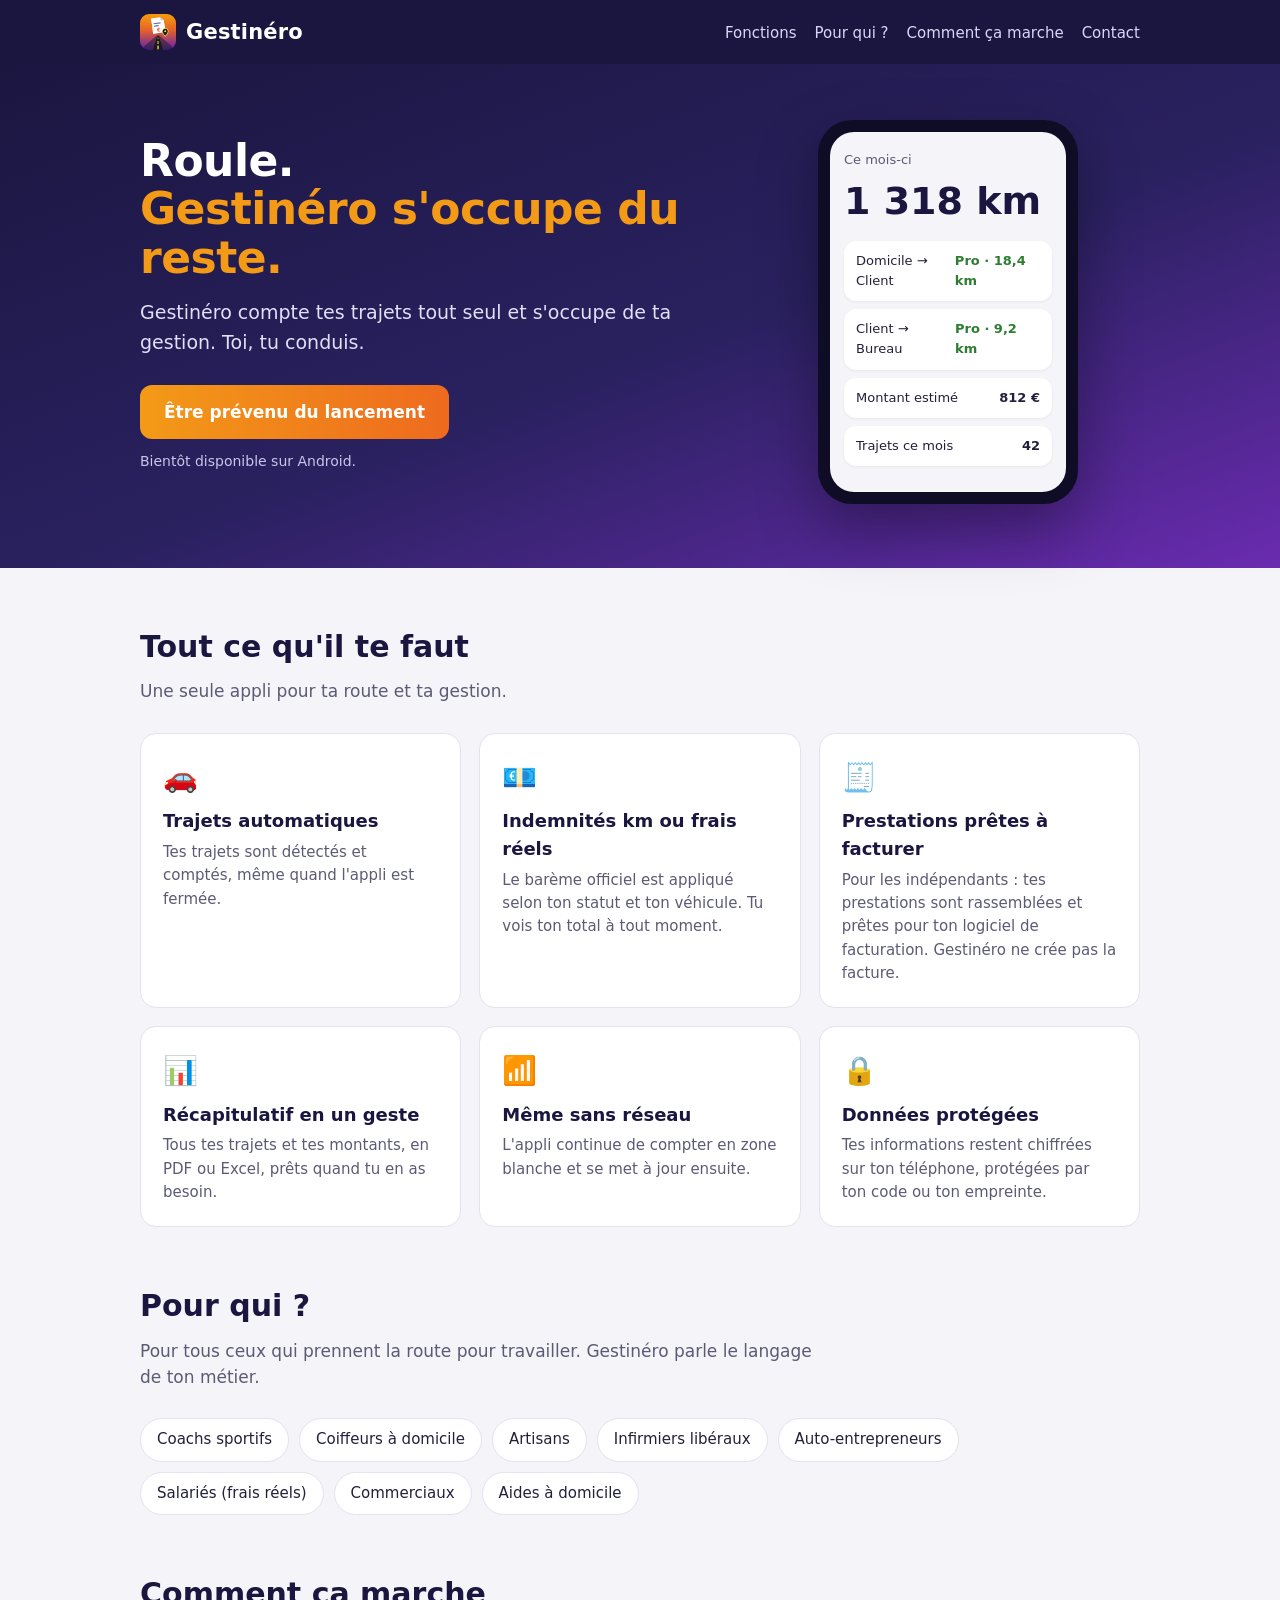
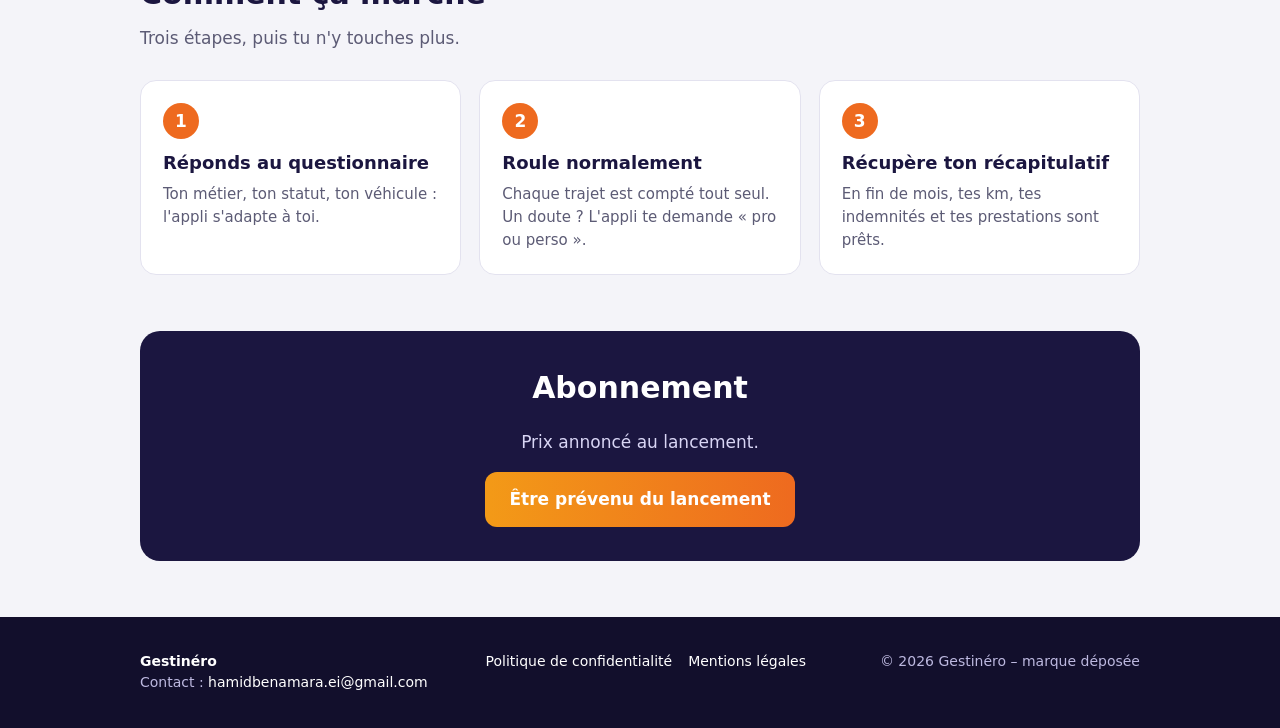
==== index.html @ 25002dd8 "Site Gestinéro (caché des moteurs de recherche) Co-Authored-By: Claude Opus 5.5 <noreply@anthropic.c" ====
<!doctype html>
<html lang="fr">
<head>
<meta charset="utf-8">
<meta name="viewport" content="width=device-width,initial-scale=1">
<meta name="robots" content="noindex, nofollow, noarchive">
<title>Gestinéro – Roule. Gestinéro s'occupe du reste.</title>
<meta name="description" content="Gestinéro compte tes kilomètres et s'occupe de ta gestion. Toi, tu conduis.">
<link rel="icon" href="favicon.png">
<link rel="apple-touch-icon" href="apple-touch-icon.png">
<link rel="stylesheet" href="style.css">
</head>
<body>
<header class="top"><div class="wrap">
 <a class="logo" href="./"><img src="icone.png" alt="">Gestinéro</a>
 <nav><a href="#fonctions">Fonctions</a><a href="#pour-qui">Pour qui ?</a><a href="#comment">Comment ça marche</a><a href="#contact">Contact</a></nav>
</div></header>

<div class="hero"><div class="wrap">
 <div>
  <h1>Roule.<br><span>Gestinéro s'occupe du reste.</span></h1>
  <p class="sous">Gestinéro compte tes trajets tout seul et s'occupe de ta gestion. Toi, tu conduis.</p>
  <a class="btn" href="mailto:hamidbenamara.ei@gmail.com?subject=Gestin%C3%A9ro%20%E2%80%93%20pr%C3%A9venez-moi%20du%20lancement">Être prévenu du lancement</a>
  <p class="petit">Bientôt disponible sur Android.</p>
 </div>
 <div class="tel"><div class="ecran">
  <div class="t">Ce mois-ci</div>
  <div class="km">1 318 km</div>
  <div class="ligne"><span>Domicile → Client</span><span class="pro">Pro · 18,4 km</span></div>
  <div class="ligne"><span>Client → Bureau</span><span class="pro">Pro · 9,2 km</span></div>
  <div class="ligne"><span>Montant estimé</span><b>812 €</b></div>
  <div class="ligne"><span>Trajets ce mois</span><b>42</b></div>
 </div></div>
</div></div>

<section id="fonctions"><div class="wrap">
 <h2>Tout ce qu'il te faut</h2>
 <p class="intro">Une seule appli pour ta route et ta gestion.</p>
 <div class="grille">
  <div class="carte"><div class="ic">🚗</div><h3>Trajets automatiques</h3><p>Tes trajets sont détectés et comptés, même quand l'appli est fermée.</p></div>
  <div class="carte"><div class="ic">💶</div><h3>Indemnités km ou frais réels</h3><p>Le barème officiel est appliqué selon ton statut et ton véhicule. Tu vois ton total à tout moment.</p></div>
  <div class="carte"><div class="ic">🧾</div><h3>Prestations prêtes à facturer</h3><p>Pour les indépendants : tes prestations sont rassemblées et prêtes pour ton logiciel de facturation. Gestinéro ne crée pas la facture.</p></div>
  <div class="carte"><div class="ic">📊</div><h3>Récapitulatif en un geste</h3><p>Tous tes trajets et tes montants, en PDF ou Excel, prêts quand tu en as besoin.</p></div>
  <div class="carte"><div class="ic">📶</div><h3>Même sans réseau</h3><p>L'appli continue de compter en zone blanche et se met à jour ensuite.</p></div>
  <div class="carte"><div class="ic">🔒</div><h3>Données protégées</h3><p>Tes informations restent chiffrées sur ton téléphone, protégées par ton code ou ton empreinte.</p></div>
 </div>
</div></section>

<section id="pour-qui" style="padding-top:0"><div class="wrap">
 <h2>Pour qui ?</h2>
 <p class="intro">Pour tous ceux qui prennent la route pour travailler. Gestinéro parle le langage de ton métier.</p>
 <div class="metiers"><span>Coachs sportifs</span><span>Coiffeurs à domicile</span><span>Artisans</span><span>Infirmiers libéraux</span><span>Auto-entrepreneurs</span><span>Salariés (frais réels)</span><span>Commerciaux</span><span>Aides à domicile</span></div>
</div></section>

<section id="comment" style="padding-top:0"><div class="wrap">
 <h2>Comment ça marche</h2>
 <p class="intro">Trois étapes, puis tu n'y touches plus.</p>
 <div class="etapes">
  <div class="etape"><h3>Réponds au questionnaire</h3><p>Ton métier, ton statut, ton véhicule : l'appli s'adapte à toi.</p></div>
  <div class="etape"><h3>Roule normalement</h3><p>Chaque trajet est compté tout seul. Un doute ? L'appli te demande «&nbsp;pro ou perso&nbsp;».</p></div>
  <div class="etape"><h3>Récupère ton récapitulatif</h3><p>En fin de mois, tes km, tes indemnités et tes prestations sont prêts.</p></div>
 </div>
</div></section>

<section style="padding-top:0"><div class="wrap">
 <div class="prix"><h2>Abonnement</h2><p>Prix annoncé au lancement.</p><a class="btn" href="mailto:hamidbenamara.ei@gmail.com?subject=Gestin%C3%A9ro%20%E2%80%93%20pr%C3%A9venez-moi%20du%20lancement">Être prévenu du lancement</a></div>
</div></section>

<footer id="contact"><div class="wrap">
 <div><b style="color:#fff">Gestinéro</b><br>Contact : <a href="mailto:hamidbenamara.ei@gmail.com" style="margin:0">hamidbenamara.ei@gmail.com</a></div>
 <div><a href="confidentialite.html">Politique de confidentialité</a><a href="mentions-legales.html">Mentions légales</a></div>
 <div>© 2026 Gestinéro – marque déposée</div>
</div></footer>
</body>
</html>
---- style.css ----
:root{--nuit:#1b1640;--nuit2:#2a2160;--orange:#ee6a1f;--orange2:#f39a17;--violet:#6a2bb0;--fond:#f4f4f9;--texte:#22213a;--gris:#5c5b75;--carte:#ffffff;--ligne:#e3e2ef}
*{box-sizing:border-box}
html{scroll-behavior:smooth}
body{margin:0;font-family:system-ui,-apple-system,"Segoe UI",Roboto,Helvetica,Arial,sans-serif;background:var(--fond);color:var(--texte);line-height:1.55;font-size:17px}
a{color:var(--orange)}
.wrap{max-width:1040px;margin:0 auto;padding:0 20px}
header.top{background:var(--nuit);color:#fff}
header.top .wrap{display:flex;align-items:center;justify-content:space-between;height:64px}
.logo{display:flex;align-items:center;gap:10px;color:#fff;text-decoration:none;font-weight:800;font-size:21px;letter-spacing:.2px}
.logo img{width:36px;height:36px;border-radius:9px}
header.top nav a{color:#d9d6f5;text-decoration:none;font-size:15px;margin-left:18px}
.hero{background:linear-gradient(160deg,var(--nuit) 0%,var(--nuit2) 55%,var(--violet) 100%);color:#fff;padding:56px 0 64px}
.hero .wrap{display:grid;grid-template-columns:1.2fr .8fr;gap:40px;align-items:center}
.hero h1{font-size:44px;line-height:1.1;margin:0 0 16px;letter-spacing:-.5px}
.hero h1 span{color:var(--orange2)}
.hero p.sous{font-size:19px;color:#e2dff7;margin:0 0 28px;max-width:34em}
.btn{display:inline-block;background:linear-gradient(90deg,var(--orange2),var(--orange));color:#fff;text-decoration:none;font-weight:700;padding:14px 24px;border-radius:12px;font-size:17px}
.petit{font-size:14px;color:#c9c5ea;margin-top:12px}
.tel{justify-self:center;width:260px;background:#0f0c26;border-radius:34px;padding:12px;box-shadow:0 24px 60px rgba(0,0,0,.35)}
.ecran{background:var(--fond);border-radius:24px;padding:18px 14px;color:var(--texte)}
.ecran .t{font-size:13px;color:var(--gris)}
.ecran .km{font-size:38px;font-weight:800;color:var(--nuit);margin:2px 0 10px}
.ecran .ligne{background:#fff;border-radius:12px;padding:10px 12px;margin-bottom:8px;font-size:13px;display:flex;justify-content:space-between;box-shadow:0 1px 3px rgba(0,0,0,.06)}
.ecran .pro{color:#2e7d32;font-weight:700}
section{padding:56px 0}
h2{font-size:30px;margin:0 0 8px;color:var(--nuit)}
.intro{color:var(--gris);margin:0 0 28px;max-width:40em}
.grille{display:grid;grid-template-columns:repeat(3,1fr);gap:18px}
.carte{background:var(--carte);border:1px solid var(--ligne);border-radius:16px;padding:22px}
.carte .ic{font-size:28px}
.carte h3{margin:8px 0 6px;font-size:18px;color:var(--nuit)}
.carte p{margin:0;color:var(--gris);font-size:15px}
.metiers{display:flex;flex-wrap:wrap;gap:10px}
.metiers span{background:#fff;border:1px solid var(--ligne);border-radius:999px;padding:9px 16px;font-size:15px}
.etapes{counter-reset:e;display:grid;grid-template-columns:repeat(3,1fr);gap:18px}
.etape{background:#fff;border:1px solid var(--ligne);border-radius:16px;padding:22px;position:relative}
.etape::before{counter-increment:e;content:counter(e);display:flex;align-items:center;justify-content:center;width:36px;height:36px;border-radius:50%;background:var(--orange);color:#fff;font-weight:800;margin-bottom:10px}
.etape h3{margin:0 0 6px;font-size:18px;color:var(--nuit)}
.etape p{margin:0;color:var(--gris);font-size:15px}
.prix{background:var(--nuit);color:#fff;border-radius:20px;padding:34px;text-align:center}
.prix h2{color:#fff}
.prix p{color:#d9d6f5}
footer{background:#120f2c;color:#bdb9e0;padding:34px 0;font-size:14px}
footer .wrap{display:flex;flex-wrap:wrap;justify-content:space-between;gap:16px}
footer a{color:#fff;text-decoration:none;margin-right:16px}
.doc{background:#fff;border:1px solid var(--ligne);border-radius:18px;padding:28px;margin:36px auto}
.doc h1{color:var(--nuit);font-size:32px;margin-top:0}
.doc h2{font-size:22px;margin-top:28px}
.doc p,.doc li{color:#33324d}
.maj{color:var(--gris);font-size:14px}
@media (max-width:820px){
 .hero .wrap{grid-template-columns:1fr}
 .hero h1{font-size:34px}
 .grille,.etapes{grid-template-columns:1fr}
 header.top nav{display:none}
 .tel{width:240px}
}
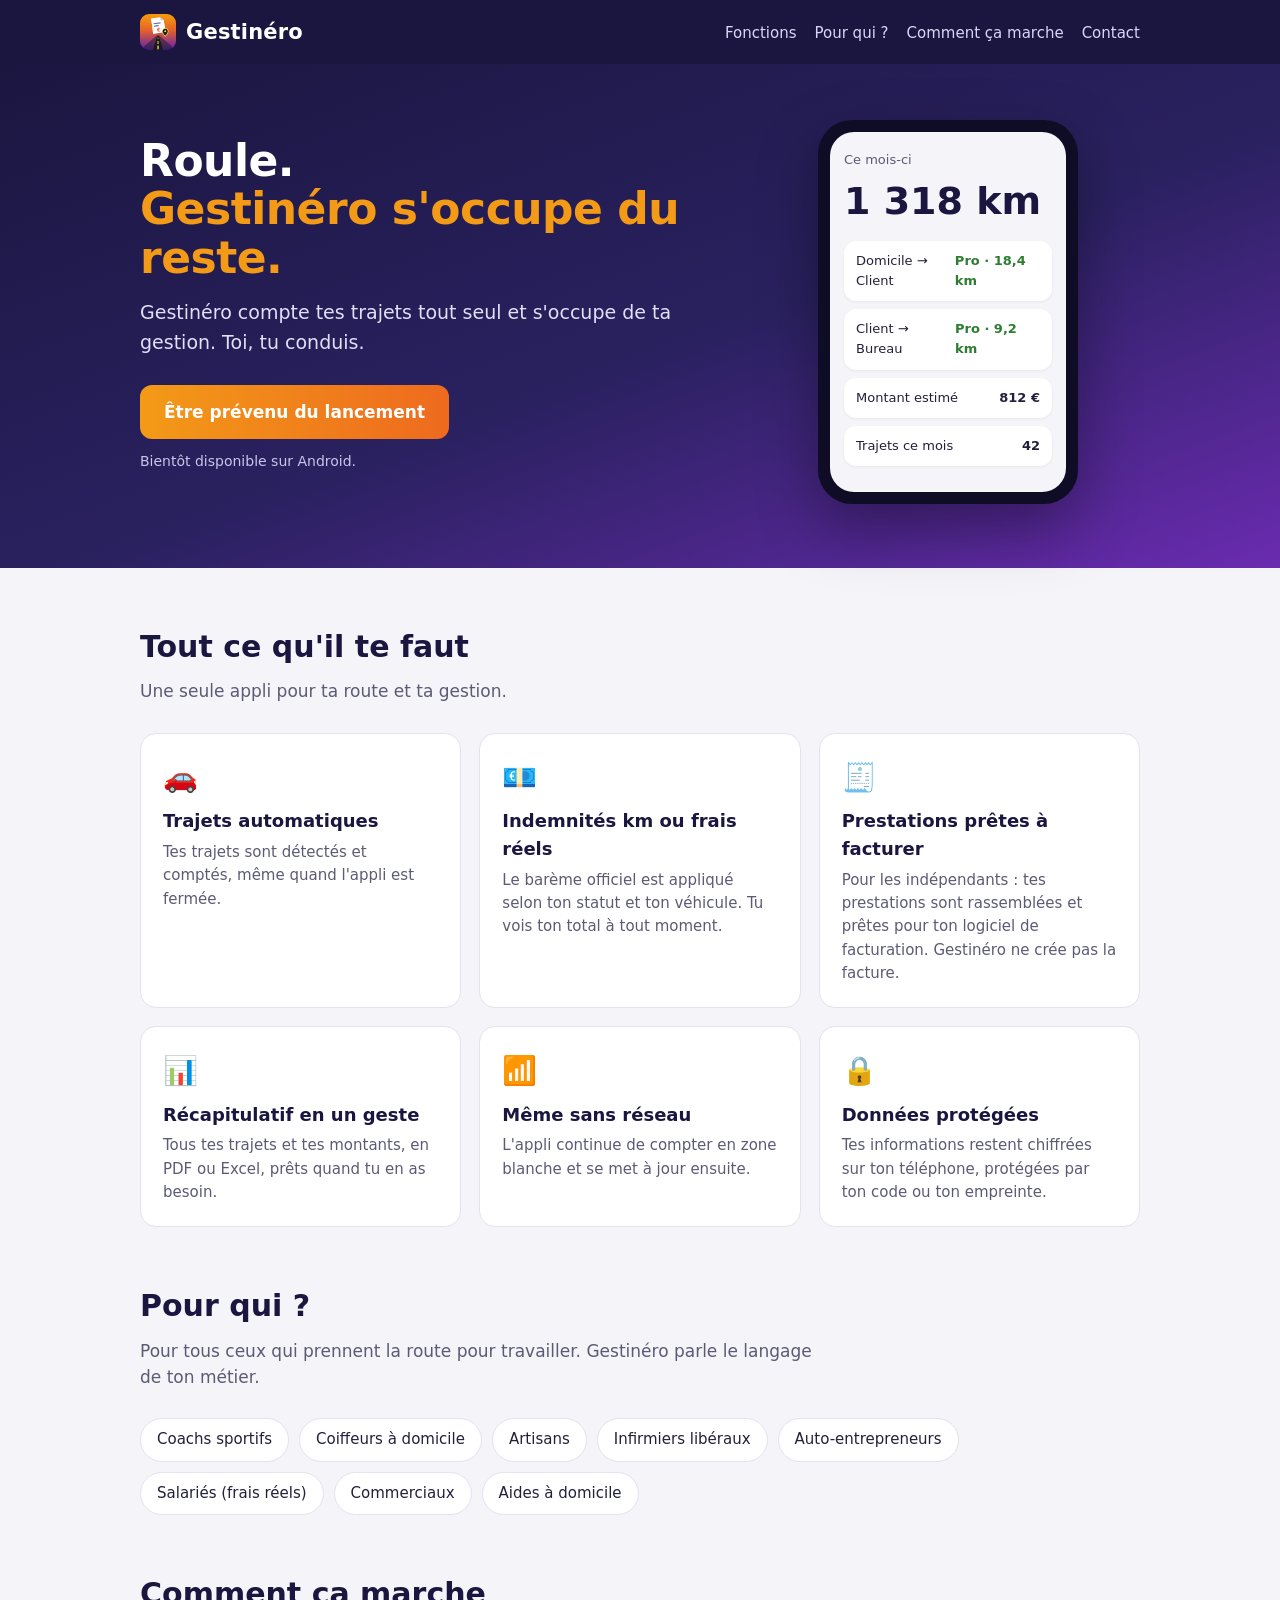
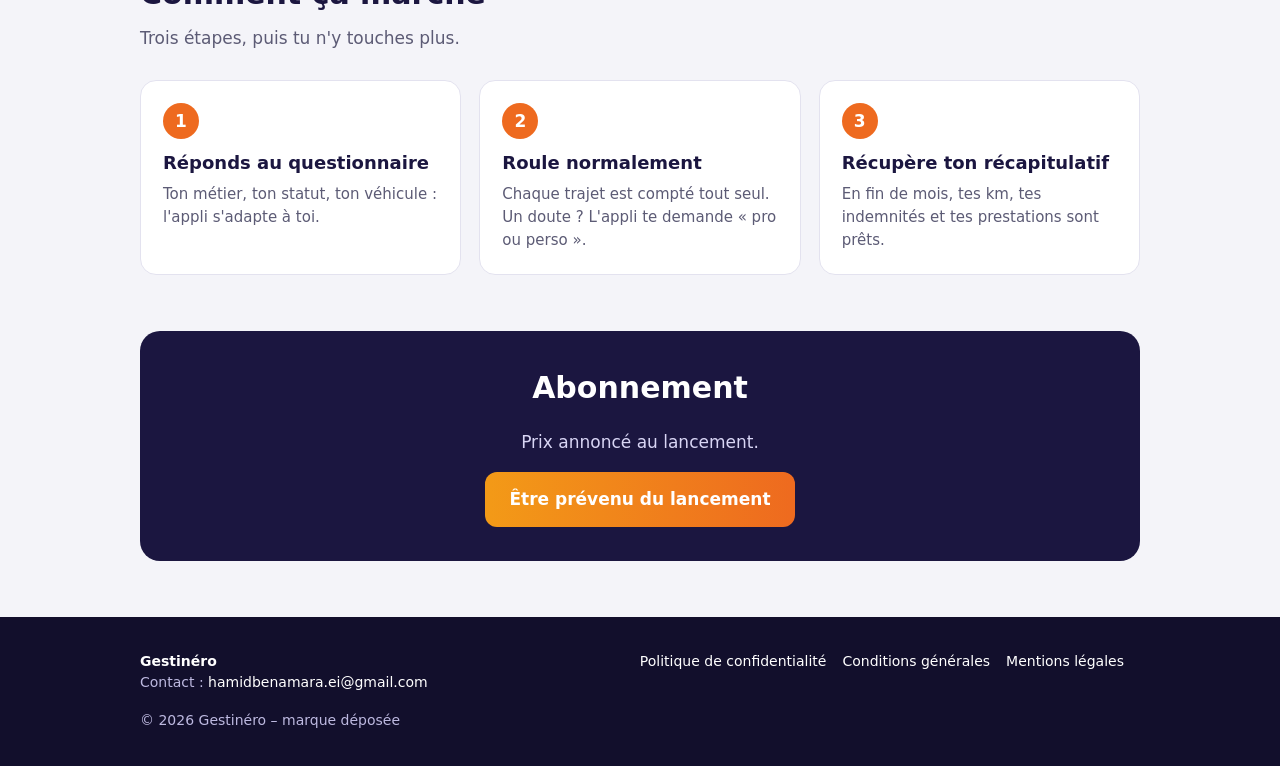
==== commit e4c709e7: "Conditions générales (abonnement, offre de lancement, résiliation, rétractation, sécurité routière) " ====
--- a/index.html
+++ b/index.html
@@ -68,7 +68,7 @@
 
 <footer id="contact"><div class="wrap">
  <div><b style="color:#fff">Gestinéro</b><br>Contact : <a href="mailto:hamidbenamara.ei@gmail.com" style="margin:0">hamidbenamara.ei@gmail.com</a></div>
- <div><a href="confidentialite.html">Politique de confidentialité</a><a href="mentions-legales.html">Mentions légales</a></div>
+ <div><a href="confidentialite.html">Politique de confidentialité</a><a href="conditions.html">Conditions générales</a><a href="mentions-legales.html">Mentions légales</a></div>
  <div>© 2026 Gestinéro – marque déposée</div>
 </div></footer>
 </body>
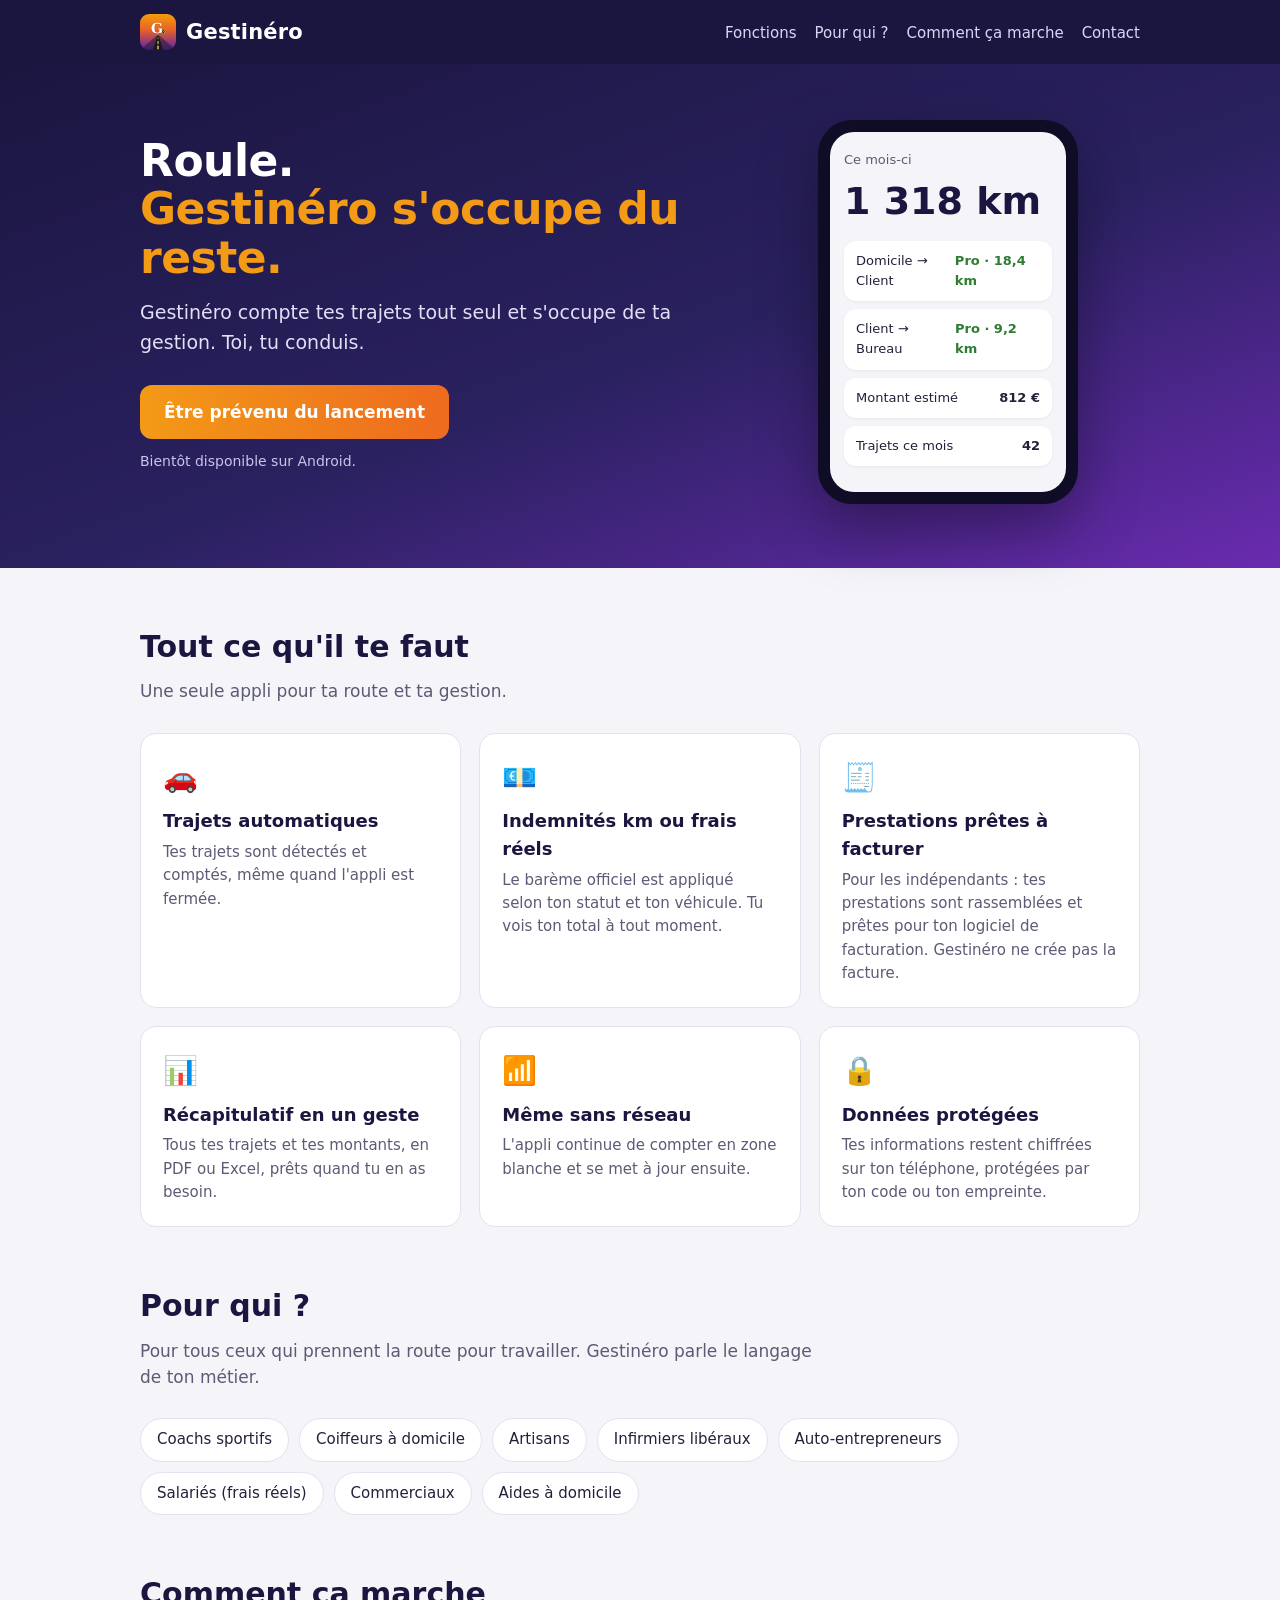
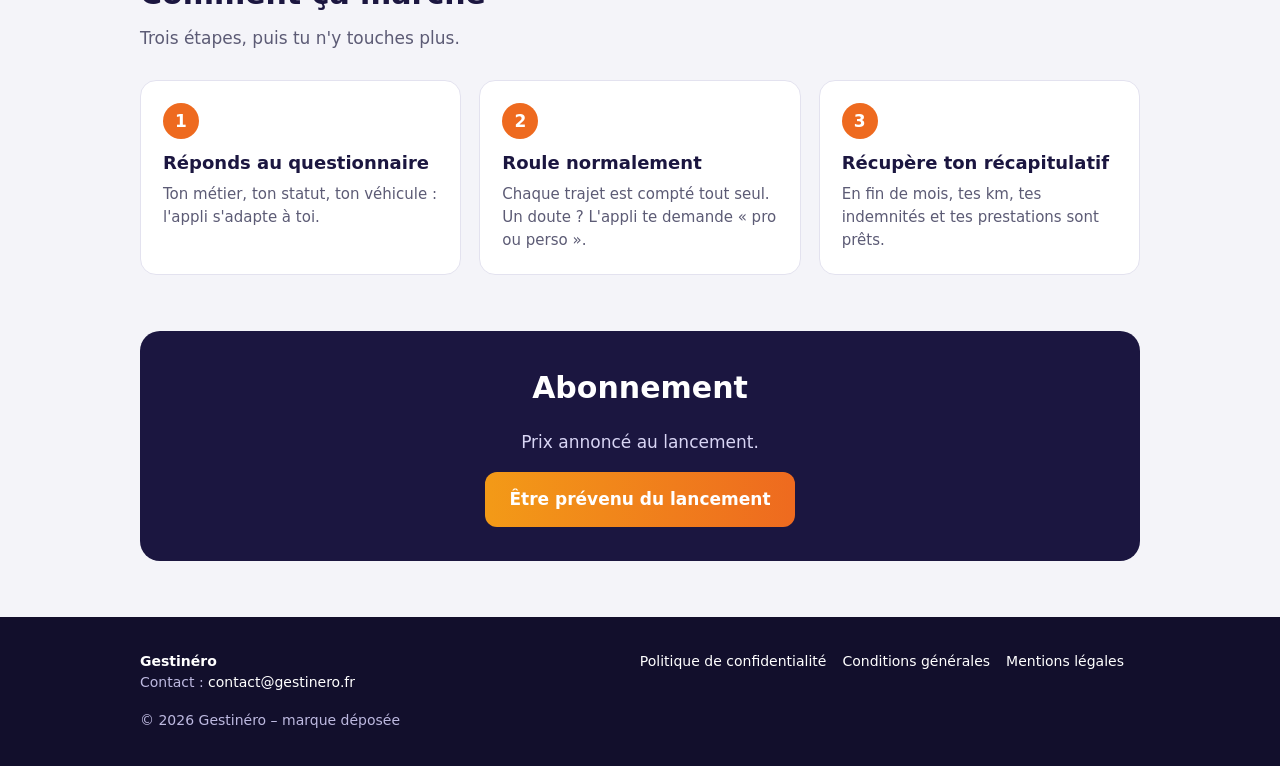
==== commit c8aae397: "Site : logo G et adresse contact@gestinero.fr Co-Authored-By: Claude Opus 5.5 <noreply@anthropic.com" ====
--- a/index.html
+++ b/index.html
@@ -20,7 +20,7 @@
  <div>
   <h1>Roule.<br><span>Gestinéro s'occupe du reste.</span></h1>
   <p class="sous">Gestinéro compte tes trajets tout seul et s'occupe de ta gestion. Toi, tu conduis.</p>
-  <a class="btn" href="mailto:hamidbenamara.ei@gmail.com?subject=Gestin%C3%A9ro%20%E2%80%93%20pr%C3%A9venez-moi%20du%20lancement">Être prévenu du lancement</a>
+  <a class="btn" href="mailto:contact@gestinero.fr?subject=Gestin%C3%A9ro%20%E2%80%93%20pr%C3%A9venez-moi%20du%20lancement">Être prévenu du lancement</a>
   <p class="petit">Bientôt disponible sur Android.</p>
  </div>
  <div class="tel"><div class="ecran">
@@ -63,11 +63,11 @@
 </div></section>
 
 <section style="padding-top:0"><div class="wrap">
- <div class="prix"><h2>Abonnement</h2><p>Prix annoncé au lancement.</p><a class="btn" href="mailto:hamidbenamara.ei@gmail.com?subject=Gestin%C3%A9ro%20%E2%80%93%20pr%C3%A9venez-moi%20du%20lancement">Être prévenu du lancement</a></div>
+ <div class="prix"><h2>Abonnement</h2><p>Prix annoncé au lancement.</p><a class="btn" href="mailto:contact@gestinero.fr?subject=Gestin%C3%A9ro%20%E2%80%93%20pr%C3%A9venez-moi%20du%20lancement">Être prévenu du lancement</a></div>
 </div></section>
 
 <footer id="contact"><div class="wrap">
- <div><b style="color:#fff">Gestinéro</b><br>Contact : <a href="mailto:hamidbenamara.ei@gmail.com" style="margin:0">hamidbenamara.ei@gmail.com</a></div>
+ <div><b style="color:#fff">Gestinéro</b><br>Contact : <a href="mailto:contact@gestinero.fr" style="margin:0">contact@gestinero.fr</a></div>
  <div><a href="confidentialite.html">Politique de confidentialité</a><a href="conditions.html">Conditions générales</a><a href="mentions-legales.html">Mentions légales</a></div>
  <div>© 2026 Gestinéro – marque déposée</div>
 </div></footer>
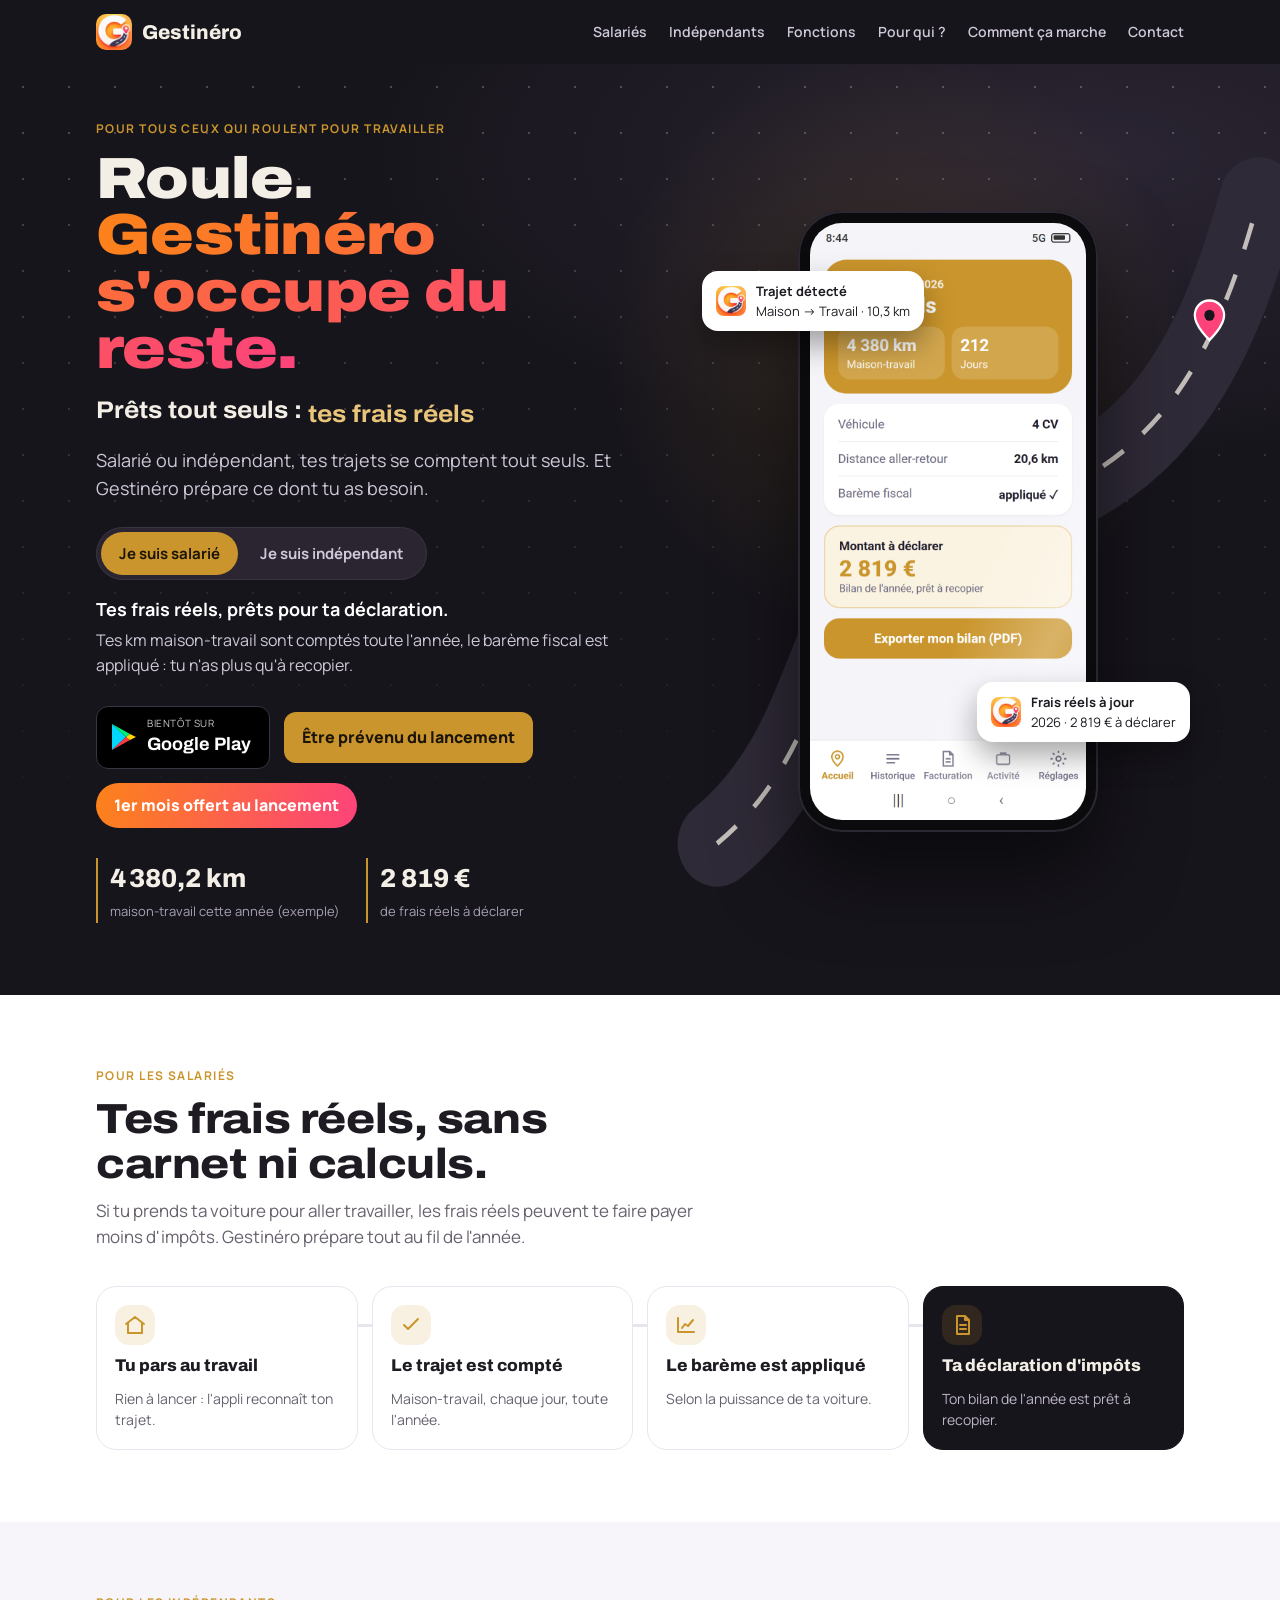
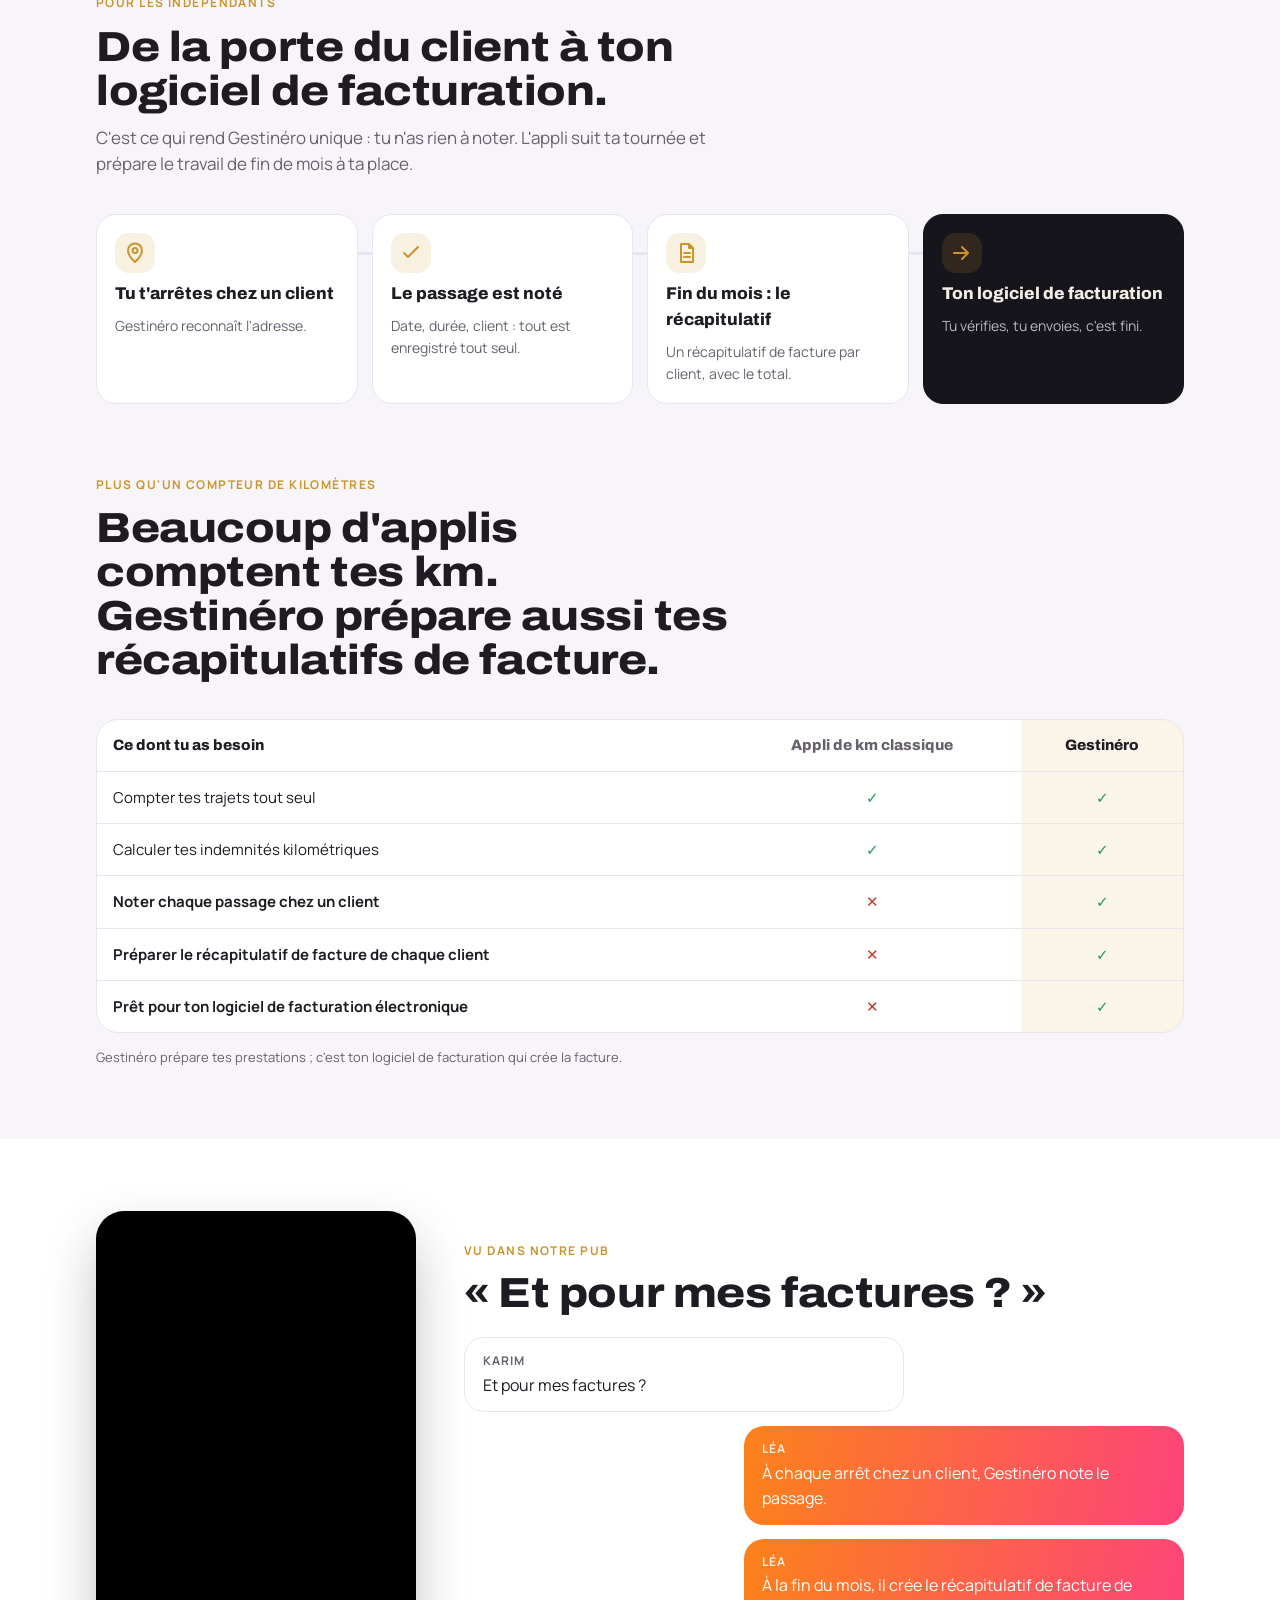
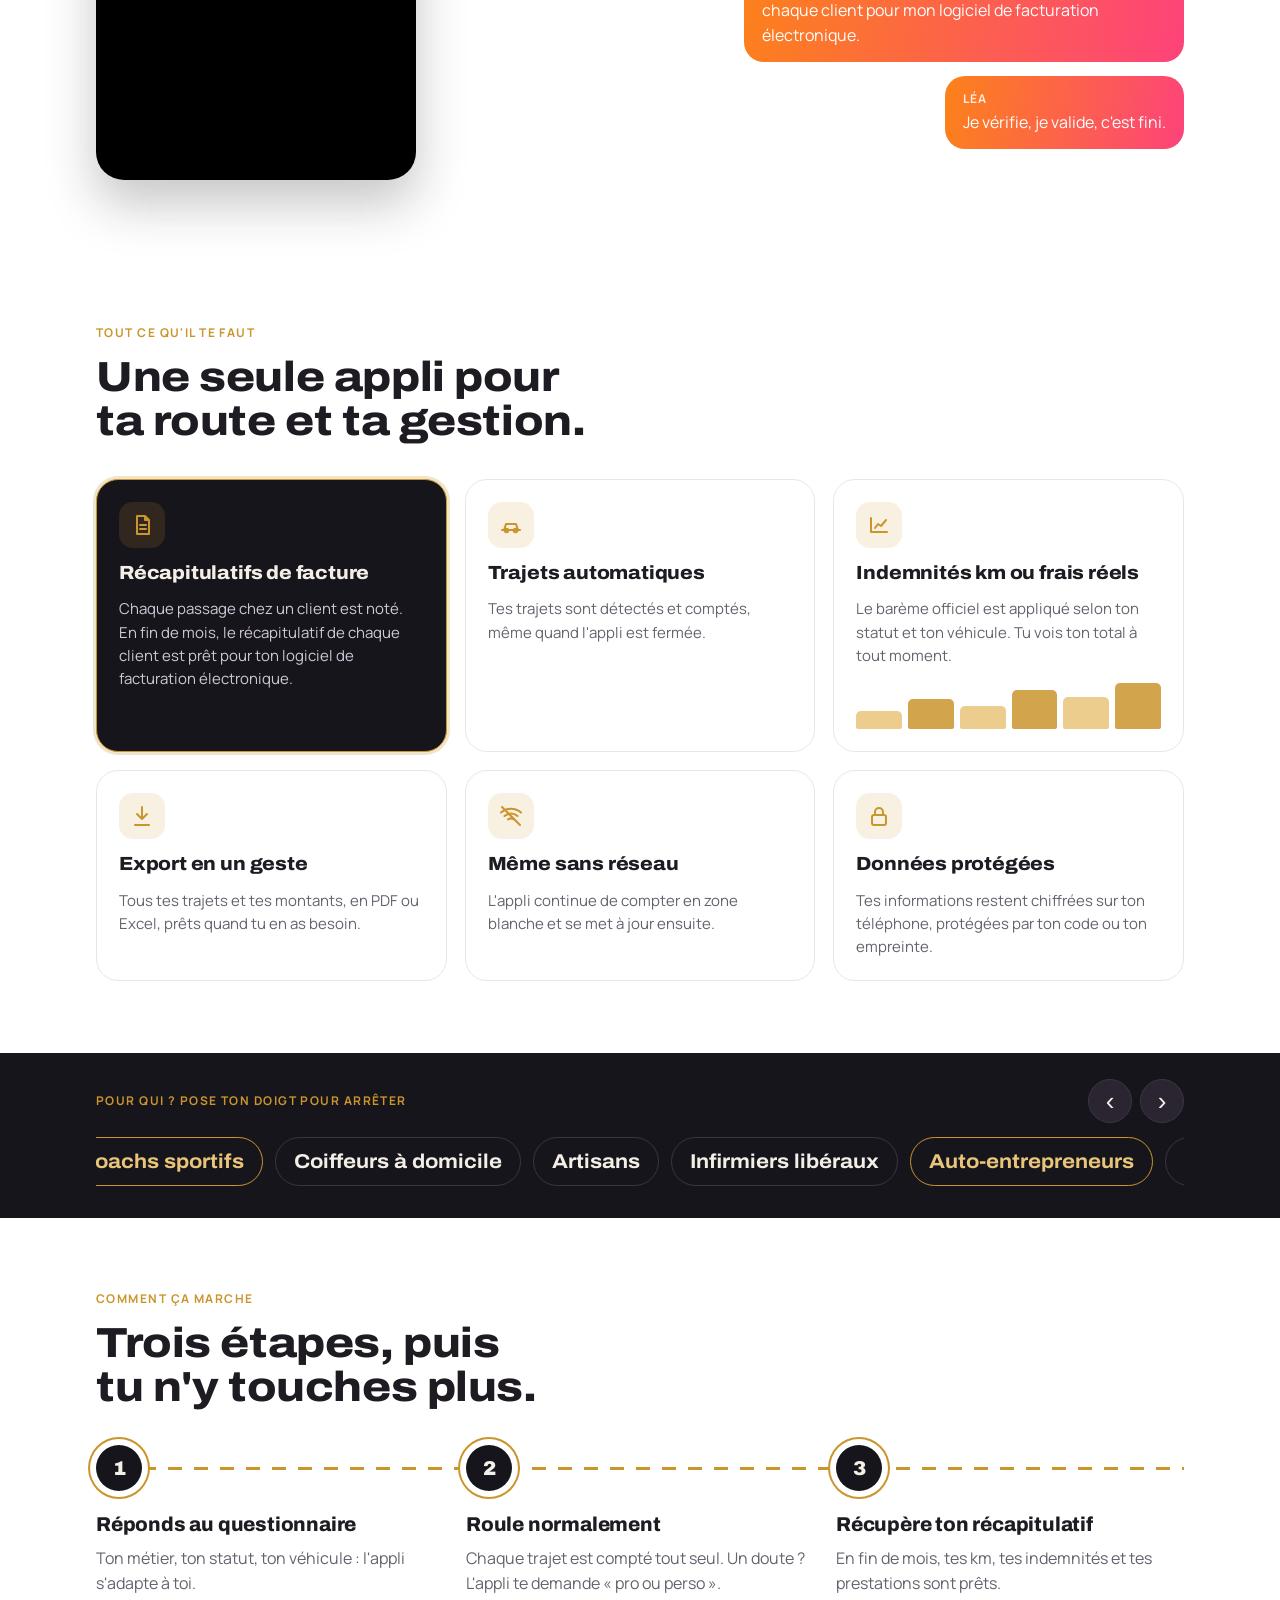
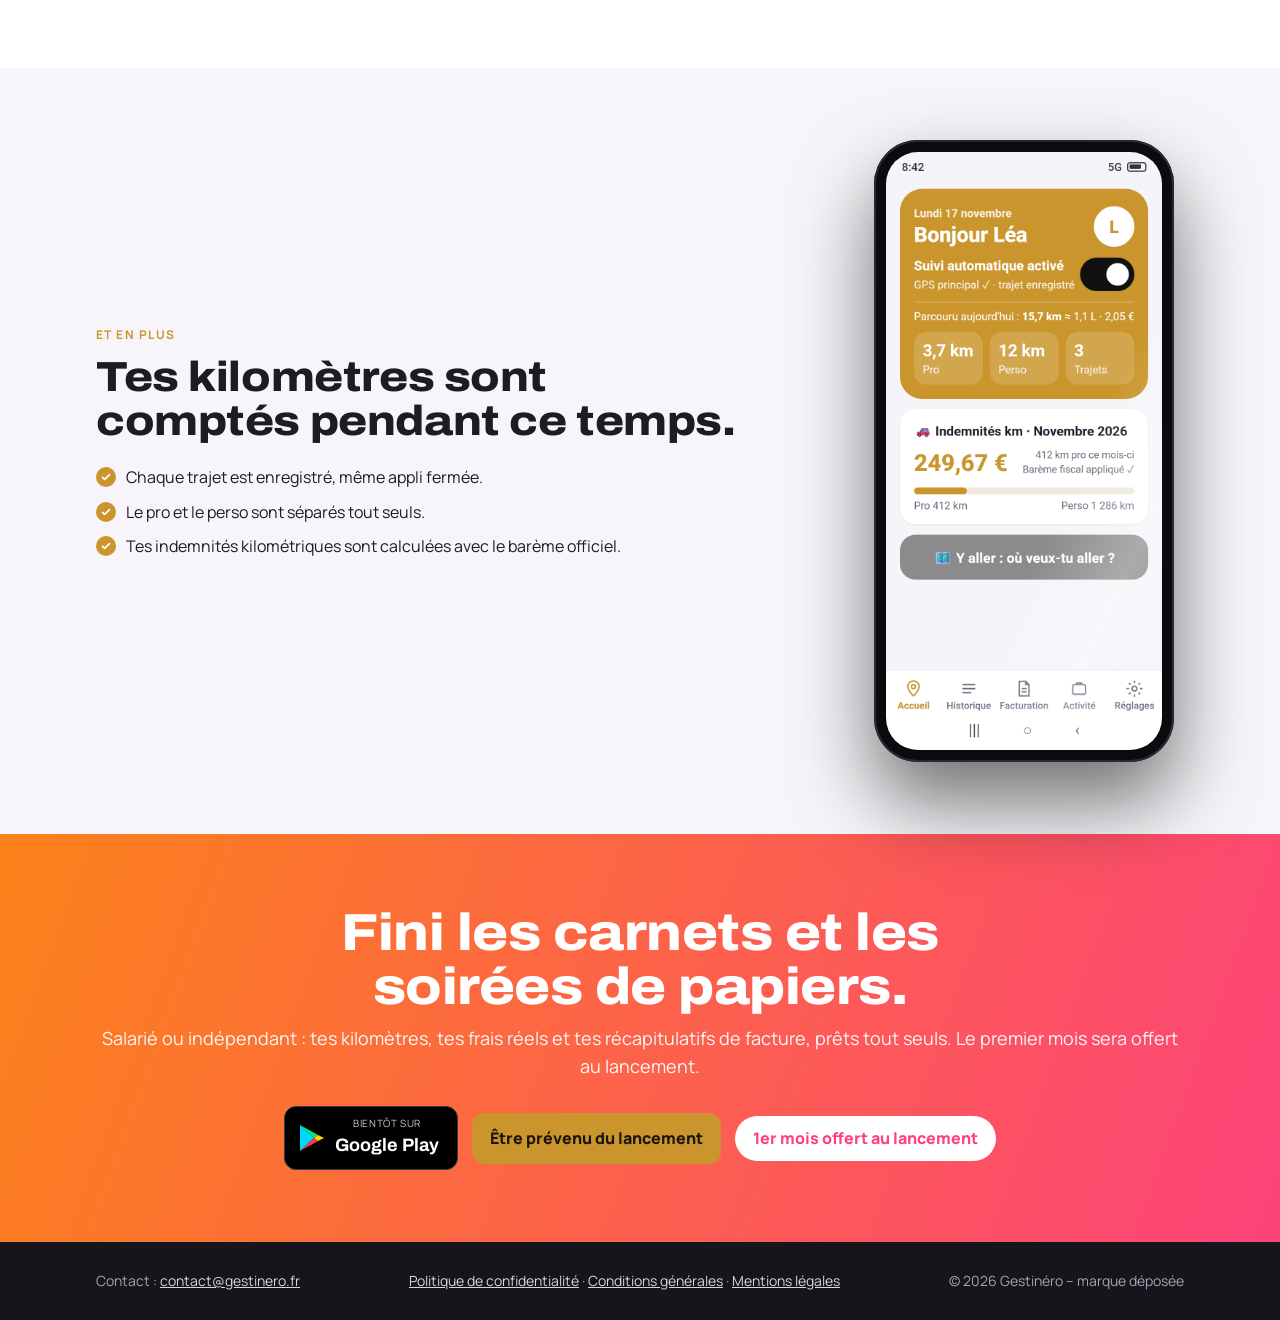
==== commit f866ffe5: "Nouvelle page d'accueil animée (salariés et indépendants)" ====
--- a/index.html
+++ b/index.html
@@ -1,75 +1,627 @@
-<!doctype html>
-<html lang="fr">
-<head>
-<meta charset="utf-8">
-<meta name="viewport" content="width=device-width,initial-scale=1">
-<meta name="robots" content="noindex, nofollow, noarchive">
-<title>Gestinéro – Roule. Gestinéro s'occupe du reste.</title>
-<meta name="description" content="Gestinéro compte tes kilomètres et s'occupe de ta gestion. Toi, tu conduis.">
-<link rel="icon" href="favicon.png">
-<link rel="apple-touch-icon" href="apple-touch-icon.png">
-<link rel="stylesheet" href="style.css">
-</head>
-<body>
-<header class="top"><div class="wrap">
- <a class="logo" href="./"><img src="icone.png" alt="">Gestinéro</a>
- <nav><a href="#fonctions">Fonctions</a><a href="#pour-qui">Pour qui ?</a><a href="#comment">Comment ça marche</a><a href="#contact">Contact</a></nav>
-</div></header>
-
-<div class="hero"><div class="wrap">
- <div>
-  <h1>Roule.<br><span>Gestinéro s'occupe du reste.</span></h1>
-  <p class="sous">Gestinéro compte tes trajets tout seul et s'occupe de ta gestion. Toi, tu conduis.</p>
-  <a class="btn" href="mailto:contact@gestinero.fr?subject=Gestin%C3%A9ro%20%E2%80%93%20pr%C3%A9venez-moi%20du%20lancement">Être prévenu du lancement</a>
-  <p class="petit">Bientôt disponible sur Android.</p>
- </div>
- <div class="tel"><div class="ecran">
-  <div class="t">Ce mois-ci</div>
-  <div class="km">1 318 km</div>
-  <div class="ligne"><span>Domicile → Client</span><span class="pro">Pro · 18,4 km</span></div>
-  <div class="ligne"><span>Client → Bureau</span><span class="pro">Pro · 9,2 km</span></div>
-  <div class="ligne"><span>Montant estimé</span><b>812 €</b></div>
-  <div class="ligne"><span>Trajets ce mois</span><b>42</b></div>
- </div></div>
-</div></div>
-
-<section id="fonctions"><div class="wrap">
- <h2>Tout ce qu'il te faut</h2>
- <p class="intro">Une seule appli pour ta route et ta gestion.</p>
- <div class="grille">
-  <div class="carte"><div class="ic">🚗</div><h3>Trajets automatiques</h3><p>Tes trajets sont détectés et comptés, même quand l'appli est fermée.</p></div>
-  <div class="carte"><div class="ic">💶</div><h3>Indemnités km ou frais réels</h3><p>Le barème officiel est appliqué selon ton statut et ton véhicule. Tu vois ton total à tout moment.</p></div>
-  <div class="carte"><div class="ic">🧾</div><h3>Prestations prêtes à facturer</h3><p>Pour les indépendants : tes prestations sont rassemblées et prêtes pour ton logiciel de facturation. Gestinéro ne crée pas la facture.</p></div>
-  <div class="carte"><div class="ic">📊</div><h3>Récapitulatif en un geste</h3><p>Tous tes trajets et tes montants, en PDF ou Excel, prêts quand tu en as besoin.</p></div>
-  <div class="carte"><div class="ic">📶</div><h3>Même sans réseau</h3><p>L'appli continue de compter en zone blanche et se met à jour ensuite.</p></div>
-  <div class="carte"><div class="ic">🔒</div><h3>Données protégées</h3><p>Tes informations restent chiffrées sur ton téléphone, protégées par ton code ou ton empreinte.</p></div>
- </div>
-</div></section>
-
-<section id="pour-qui" style="padding-top:0"><div class="wrap">
- <h2>Pour qui ?</h2>
- <p class="intro">Pour tous ceux qui prennent la route pour travailler. Gestinéro parle le langage de ton métier.</p>
- <div class="metiers"><span>Coachs sportifs</span><span>Coiffeurs à domicile</span><span>Artisans</span><span>Infirmiers libéraux</span><span>Auto-entrepreneurs</span><span>Salariés (frais réels)</span><span>Commerciaux</span><span>Aides à domicile</span></div>
-</div></section>
-
-<section id="comment" style="padding-top:0"><div class="wrap">
- <h2>Comment ça marche</h2>
- <p class="intro">Trois étapes, puis tu n'y touches plus.</p>
- <div class="etapes">
-  <div class="etape"><h3>Réponds au questionnaire</h3><p>Ton métier, ton statut, ton véhicule : l'appli s'adapte à toi.</p></div>
-  <div class="etape"><h3>Roule normalement</h3><p>Chaque trajet est compté tout seul. Un doute ? L'appli te demande «&nbsp;pro ou perso&nbsp;».</p></div>
-  <div class="etape"><h3>Récupère ton récapitulatif</h3><p>En fin de mois, tes km, tes indemnités et tes prestations sont prêts.</p></div>
- </div>
-</div></section>
-
-<section style="padding-top:0"><div class="wrap">
- <div class="prix"><h2>Abonnement</h2><p>Prix annoncé au lancement.</p><a class="btn" href="mailto:contact@gestinero.fr?subject=Gestin%C3%A9ro%20%E2%80%93%20pr%C3%A9venez-moi%20du%20lancement">Être prévenu du lancement</a></div>
-</div></section>
-
-<footer id="contact"><div class="wrap">
- <div><b style="color:#fff">Gestinéro</b><br>Contact : <a href="mailto:contact@gestinero.fr" style="margin:0">contact@gestinero.fr</a></div>
- <div><a href="confidentialite.html">Politique de confidentialité</a><a href="conditions.html">Conditions générales</a><a href="mentions-legales.html">Mentions légales</a></div>
- <div>© 2026 Gestinéro – marque déposée</div>
-</div></footer>
-</body>
-</html>
+<!doctype html>
+<html lang="fr">
+<head>
+<meta charset="utf-8">
+<meta name="viewport" content="width=device-width,initial-scale=1">
+<meta name="robots" content="noindex, nofollow, noarchive">
+<meta name="google-site-verification" content="4qR449x7zZtw0zwnEJ3js2BU_u7Y-DpFuncRi6SqgRU" />
+<meta name="description" content="Gestinéro compte tes trajets et prépare ce dont tu as besoin : frais réels pour les salariés, récapitulatifs de facture pour les indépendants.">
+<title>Gestinéro – Roule. Gestinéro s'occupe du reste.</title>
+<link rel="icon" href="favicon.png">
+<link rel="apple-touch-icon" href="apple-touch-icon.png">
+<link rel="stylesheet" href="https://fonts.googleapis.com/css2?family=Archivo:wdth,wght@100..125,500..900&family=Manrope:wght@400;500;600;700&display=swap">
+<style>
+/* Mise en page : bandeau « asphalte » avec route animée, puis sections claires ; le doré de l'appli et le dégradé du logo comme seuls accents. */
+:root {
+  --asphalte: #17151c; --asphalte-2: #221f29; --marquage: #f4efe6;
+  --or: #ca952c; --or-clair: #e9c57a;
+  --aube-1: #fc821a; --aube-2: #fd437a;
+  --fond: #ffffff; --surface: #f7f5f9; --encre: #1e1b22; --doux: #67616e; --trait: #e9e5ee;
+  --carte: #ffffff;
+  --f-titre: "Archivo", "Arial Narrow", system-ui, sans-serif;
+  --f-texte: "Manrope", "Segoe UI", system-ui, sans-serif;
+}
+@media (prefers-color-scheme: dark) { :root:not([data-theme="light"]) {
+  --fond: #121016; --surface: #1a1720; --encre: #f2eff5; --doux: #a8a1b0; --trait: #2c2833; --carte: #1f1b25; color-scheme: dark } }
+:root[data-theme="dark"] { --fond: #121016; --surface: #1a1720; --encre: #f2eff5; --doux: #a8a1b0; --trait: #2c2833; --carte: #1f1b25; color-scheme: dark }
+
+* { box-sizing: border-box; }
+[hidden] { display: none !important; }
+body { margin: 0; background: var(--fond); color: var(--encre); font-family: var(--f-texte); font-size: 16px; line-height: 1.55; overflow-x: hidden; }
+.enveloppe { max-width: 1120px; margin: 0 auto; padding-left: max(16px, env(safe-area-inset-left, 0px)); padding-right: max(16px, env(safe-area-inset-right, 0px)); }
+h1, h2, h3 { font-family: var(--f-titre); text-wrap: balance; margin: 0; letter-spacing: -0.01em; }
+h2 { font-size: clamp(28px, 4vw, 42px); font-weight: 800; font-stretch: 112%; line-height: 1.05; }
+p { margin: 0; }
+.degrade { background: linear-gradient(100deg, var(--aube-1), var(--aube-2)); -webkit-background-clip: text; background-clip: text; color: transparent; }
+.etiquette { font-size: 12px; font-weight: 700; letter-spacing: .12em; text-transform: uppercase; color: var(--or); }
+
+/* ---------- maquette ---------- */
+.ruban { background: var(--or); color: #1b1408; text-align: center; font-size: 13px; font-weight: 700; padding-block: 6px; }
+
+/* ---------- en-tête ---------- */
+header { background: var(--asphalte); color: var(--marquage); }
+header .enveloppe { display: flex; align-items: center; justify-content: space-between; padding-block: 14px; gap: 16px; }
+.marque { display: flex; align-items: center; gap: 10px; font-family: var(--f-titre); font-weight: 800; font-size: 20px; color: inherit; text-decoration: none; }
+.marque img { width: 36px; height: 36px; border-radius: 10px; }
+nav { display: flex; gap: 22px; font-size: 14px; font-weight: 600; }
+nav a { color: #cfc8d8; text-decoration: none; }
+nav a:hover, nav a:focus-visible { color: #fff; }
+@media (max-width: 720px) { nav { display: none; } }
+
+/* ---------- héros ---------- */
+.heros { background: radial-gradient(1200px 500px at 85% 10%, #2b2533 0%, var(--asphalte) 60%); color: var(--marquage); position: relative; overflow: hidden; }
+.heros .enveloppe { display: grid; grid-template-columns: 1.1fr .9fr; gap: 40px; align-items: center; padding-block: 56px 72px; position: relative; z-index: 1; }
+.heros .enveloppe > *, .pub .enveloppe > *, .fin-mois .enveloppe > * { min-width: 0; }
+@media (max-width: 860px) { .heros .enveloppe { grid-template-columns: 1fr; padding-block: 36px 48px; } .notif { max-width: 80%; } }
+.heros h1 { font-size: clamp(34px, 5vw, 58px); font-weight: 900; font-stretch: 115%; line-height: .98; }
+.heros .sous { font-size: 18px; color: #cfc8d8; margin-top: 18px; max-width: 30em; }
+.actions { display: flex; flex-wrap: wrap; align-items: center; gap: 14px; margin-top: 28px; }
+.gplay { display: inline-flex; align-items: center; gap: 10px; background: #000; color: #fff; border: 1px solid #3a3542; border-radius: 12px; padding: 9px 18px 9px 14px; text-decoration: none; transition: transform .2s; }
+.gplay:hover, .gplay:focus-visible { transform: translateY(-2px); }
+.gplay small { display: block; font-size: 10px; letter-spacing: .06em; text-transform: uppercase; opacity: .8; }
+.gplay b { font-size: 18px; font-family: var(--f-titre); }
+.offert { position: relative; background: linear-gradient(100deg, var(--aube-1), var(--aube-2)); color: #fff; font-weight: 800; border-radius: 999px; padding: 10px 18px; font-size: 15px; }
+.offert::after { content: ""; position: absolute; inset: -4px; border-radius: inherit; border: 2px solid var(--aube-2); opacity: 0; animation: pouls 2.4s ease-out infinite; }
+@keyframes pouls { 0% { transform: scale(.95); opacity: .8 } 100% { transform: scale(1.25); opacity: 0 } }
+
+.compteur { margin-top: 30px; display: flex; gap: 26px; flex-wrap: wrap; }
+.compteur div { border-left: 2px solid var(--or); padding-left: 12px; }
+.compteur b { display: block; font-family: var(--f-titre); font-size: 26px; font-weight: 800; font-variant-numeric: tabular-nums; }
+.compteur span { font-size: 13px; color: #a9a1b3; }
+
+/* route animée derrière le téléphone */
+.scene { position: relative; min-height: 520px; }
+.route { position: absolute; inset: -60px -120px -60px -40px; width: calc(100% + 160px); height: calc(100% + 120px); }
+.route .bitume { fill: none; stroke: #2f2a37; stroke-width: 70; stroke-linecap: round; }
+.route .ligne { fill: none; stroke: var(--marquage); stroke-width: 4; stroke-dasharray: 22 22; animation: defile 1.2s linear infinite; opacity: .75; }
+@keyframes defile { to { stroke-dashoffset: -44; } }
+.voiture { position: absolute; left: 0; top: 0; width: 26px; height: 26px; border-radius: 50%; background: var(--or); box-shadow: 0 0 0 6px rgba(202,149,44,.25), 0 0 24px rgba(202,149,44,.7);
+  offset-path: path("M 40 560 C 160 470, 120 330, 260 300 S 470 210, 520 40"); animation: rouler 7s linear infinite; }
+@keyframes rouler { from { offset-distance: 0% } to { offset-distance: 100% } }
+
+.telephone { position: relative; width: min(300px, 78vw); margin: 0 auto; border-radius: 44px; background: #0b0a0d; padding: 12px; box-shadow: 0 40px 80px rgba(0,0,0,.55), inset 0 0 0 2px #2c2833; animation: flotte 6s ease-in-out infinite; z-index: 2; }
+.telephone img { display: block; width: 100%; border-radius: 32px; }
+@keyframes flotte { 50% { transform: translateY(-10px) rotate(-1deg); } }
+.notif { position: absolute; z-index: 3; background: #fff; color: #1e1b22; border-radius: 16px; padding: 10px 14px; font-size: 13px; box-shadow: 0 14px 30px rgba(0,0,0,.35); display: flex; gap: 10px; align-items: center; max-width: 250px; }
+.notif img { width: 30px; height: 30px; border-radius: 8px; }
+.notif b { display: block; font-size: 13px; }
+.notif.n1 { top: 60px; left: -10px; animation: apparait 16s ease-in-out infinite; }
+.notif.n2 { bottom: 90px; right: -6px; animation: apparait 16s ease-in-out 8s infinite; }
+@keyframes apparait { 0%, 6% { opacity: 0; transform: translateY(12px) scale(.96) } 12%, 44% { opacity: 1; transform: none } 52%, 100% { opacity: 0; transform: translateY(-8px) } }
+@media (max-width: 860px) { .notif.n1 { left: 0 } .notif.n2 { right: 0 } .scene { min-height: 0; } }
+
+/* ---------- le plaisir des yeux ---------- */
+.progression { position: fixed; top: env(safe-area-inset-top, 0px); left: 0; right: 0; height: 4px; z-index: 20; pointer-events: none; }
+.progression i { display: block; height: 100%; width: 0; background: linear-gradient(90deg, var(--or), var(--aube-1), var(--aube-2)); border-radius: 0 4px 4px 0; box-shadow: 0 0 10px rgba(253,67,122,.5); }
+#confettis { position: fixed; inset: 0; width: 100%; height: 100%; pointer-events: none; z-index: 30; }
+.heros::before { content: ""; position: absolute; inset: 0; background: radial-gradient(420px circle at var(--mx, 70%) var(--my, 30%), rgba(202,149,44,.16), transparent 70%); pointer-events: none; transition: background .2s; }
+.heros::after { content: ""; position: absolute; inset: 0; pointer-events: none; opacity: .5;
+  background-image: radial-gradient(circle, rgba(244,239,230,.5) 1px, transparent 1.6px); background-size: 46px 46px; animation: etoiles 40s linear infinite; mask-image: linear-gradient(180deg, #000 0%, transparent 85%); }
+@keyframes etoiles { to { background-position: 46px 460px; } }
+.rotatif { margin-top: 14px; font-family: var(--f-titre); font-weight: 700; font-stretch: 108%; font-size: clamp(18px, 2.2vw, 24px); color: var(--marquage); }
+.fenetre { display: inline-block; height: 1.25em; overflow: hidden; vertical-align: bottom; }
+.mots { display: flex; flex-direction: column; animation: mots 18s cubic-bezier(.7,0,.2,1) infinite; }
+.rotatif { cursor: pointer; }
+.rotatif.pause .mots { animation-play-state: paused; }
+.mots span { height: 1.25em; line-height: 1.25em; color: var(--or-clair); white-space: nowrap; }
+@keyframes mots { 0%, 28% { transform: translateY(0) } 33%, 61% { transform: translateY(-1.25em) } 66%, 94% { transform: translateY(-2.5em) } 100% { transform: translateY(-3.75em) } }
+.arret .epingle { fill: var(--aube-2); stroke: #fff; stroke-width: 2; transform-box: fill-box; transform-origin: 50% 100%; }
+.arret .onde { fill: none; stroke: var(--aube-2); stroke-width: 3; opacity: 0; transform-box: fill-box; transform-origin: center; }
+.arret.touche .epingle { animation: saute .7s cubic-bezier(.3,1.6,.5,1); }
+.arret.touche .onde { animation: onde 1s ease-out; }
+@keyframes saute { 0% { transform: scale(1) } 40% { transform: scale(1.35) translateY(-6px) } 100% { transform: scale(1) } }
+@keyframes onde { 0% { opacity: .9; transform: scale(.4) } 100% { opacity: 0; transform: scale(2.6) } }
+.inclinaison { perspective: 900px; position: relative; z-index: 2; }
+.inclinaison .telephone { transform: rotateX(var(--rx, 0deg)) rotateY(var(--ry, 0deg)); transition: transform .25s ease-out; animation: none; }
+.inclinaison { animation: flotte 6s ease-in-out infinite; }
+.telephone::after { content: ""; position: absolute; inset: 12px; border-radius: 32px; pointer-events: none;
+  background: linear-gradient(115deg, transparent 35%, rgba(255,255,255,.28) 45%, transparent 55%); background-size: 250% 100%; animation: reflet 5s ease-in-out infinite; }
+@keyframes reflet { 0%, 60% { background-position: 120% 0 } 100% { background-position: -120% 0 } }
+.offert { font: inherit; font-weight: 800; border: 0; cursor: pointer; }
+.offert:hover { filter: brightness(1.08); }
+.gplay { position: relative; overflow: hidden; }
+.gplay::after { content: ""; position: absolute; inset: 0; background: linear-gradient(110deg, transparent 30%, rgba(255,255,255,.25) 50%, transparent 70%); transform: translateX(-120%); transition: transform .7s; }
+.gplay:hover::after { transform: translateX(120%); }
+.gplay.bientot { cursor: default; }
+.prevenir { display: inline-flex; align-items: center; border-radius: 12px; padding: 13px 18px; font-weight: 800; color: #1b1408; background: var(--or); text-decoration: none; transition: transform .2s, filter .2s; }
+.prevenir:hover, .prevenir:focus-visible { transform: translateY(-2px); filter: brightness(1.06); }
+.defile.inverse { animation-direction: reverse; margin-bottom: 12px; animation-duration: 38s; }
+.defile span { transition: background .2s, color .2s; }
+.defile span:hover { background: var(--or); color: #1b1408; }
+.fonction .picto svg { transition: transform .35s cubic-bezier(.3,1.6,.5,1); }
+.fonction:hover .picto svg { transform: scale(1.2) rotate(-8deg); }
+.appel { background-size: 200% 200%; animation: aube 10s ease-in-out infinite; position: relative; overflow: hidden; }
+@keyframes aube { 0%, 100% { background-position: 0% 50% } 50% { background-position: 100% 50% } }
+/* apparition au défilement : visible par défaut, l'effet se joue quand la partie arrive à l'écran */
+.joue { animation: arrive .8s cubic-bezier(.2,.8,.2,1) both; animation-delay: var(--d, 0s); }
+@keyframes arrive { from { opacity: 0; transform: translateY(28px) scale(.98); } to { opacity: 1; transform: none; } }
+.comparatif .joue-coche { display: inline-block; animation: coche .5s cubic-bezier(.3,1.8,.5,1) both; animation-delay: var(--d, 0s); }
+@keyframes coche { from { transform: scale(0) rotate(-30deg); opacity: 0 } to { transform: none; opacity: 1 } }
+
+.profils { display: inline-flex; gap: 4px; margin-top: 24px; padding: 4px; border-radius: 999px; background: #2a2531; border: 1px solid #3a3542; }
+.profils button { font: inherit; font-weight: 700; font-size: 15px; color: #cfc8d8; background: none; border: 0; border-radius: 999px; padding: 10px 18px; cursor: pointer; transition: background .25s, color .25s; }
+.profils button[aria-selected="true"] { background: var(--or); color: #1b1408; }
+.profils button:focus-visible { outline: 2px solid var(--or-clair); outline-offset: 2px; }
+.profil-texte { margin-top: 16px; color: #cfc8d8; max-width: 32em; animation: entre .5s ease-out; }
+.profil-texte b { color: #fff; display: block; font-size: 18px; margin-bottom: 4px; }
+.telephone img { animation: entre .5s ease-out; }
+@keyframes entre { from { opacity: .2; transform: translateY(6px); } to { opacity: 1; transform: none; } }
+.compteur div.flash b { animation: flash 1.2s ease-out; }
+@keyframes flash { 0% { color: var(--or-clair); transform: scale(1.12); } 100% { color: inherit; transform: none; } }
+
+/* ---------- le parcours : du client au logiciel de facturation ---------- */
+.parcours { display: grid; grid-template-columns: repeat(4, 1fr); gap: 14px; position: relative; margin-top: 8px; }
+@media (max-width: 860px) { .parcours { grid-template-columns: 1fr 1fr; } }
+@media (max-width: 480px) { .parcours { grid-template-columns: 1fr; } }
+.jalon { background: var(--carte); border: 1px solid var(--trait); border-radius: 20px; padding: 18px; display: grid; gap: 8px; align-content: start; min-width: 0; position: relative; z-index: 1; animation: allume 8s ease-in-out infinite; }
+.jalon:nth-child(2) { animation-delay: 2s } .jalon:nth-child(3) { animation-delay: 4s } .jalon:nth-child(4) { animation-delay: 6s }
+@keyframes allume { 0%, 20%, 100% { border-color: var(--trait); box-shadow: none; } 5%, 15% { border-color: var(--or); box-shadow: 0 0 0 4px rgba(202,149,44,.18); } }
+.jalon .picto { width: 40px; height: 40px; }
+.jalon b { font-family: var(--f-titre); font-size: 17px; font-weight: 800; }
+.jalon span { color: var(--doux); font-size: 14px; }
+.jalon.final { background: var(--asphalte); color: var(--marquage); border-color: var(--asphalte); }
+.jalon.final span { color: #bdb5c7; }
+.fil { position: absolute; top: 38px; left: 6%; right: 6%; height: 3px; background: var(--trait); border-radius: 2px; }
+.fil::after { content: ""; position: absolute; top: -5px; left: 0; width: 13px; height: 13px; border-radius: 50%; background: var(--or); box-shadow: 0 0 14px var(--or); animation: file 8s linear infinite; }
+@keyframes file { to { left: calc(100% - 13px); } }
+@media (max-width: 860px) { .fil { display: none; } }
+
+/* ---------- comparatif ---------- */
+.comparatif { width: 100%; border-collapse: separate; border-spacing: 0; font-size: 15px; }
+.tableau { overflow-x: auto; border: 1px solid var(--trait); border-radius: 22px; background: var(--carte); }
+.comparatif th, .comparatif td { padding: 14px 16px; text-align: left; border-bottom: 1px solid var(--trait); }
+.comparatif tr:last-child td { border-bottom: 0; }
+.comparatif th { font-family: var(--f-titre); font-size: 15px; font-weight: 800; }
+.comparatif th.nous, .comparatif td.nous { background: rgba(202,149,44,.1); text-align: center; }
+.comparatif th.eux, .comparatif td.eux { text-align: center; color: var(--doux); }
+.comparatif tr.fort td:first-child { font-weight: 700; }
+.oui { color: #1f9d5b; font-weight: 800; } .non { color: #c0392b; font-weight: 800; }
+
+/* ---------- sections ---------- */
+section { padding-block: 72px; }
+.chapeau { display: grid; gap: 12px; max-width: 640px; margin-bottom: 36px; }
+.chapeau p { color: var(--doux); font-size: 17px; }
+
+/* pub */
+.pub { background: var(--surface); }
+.pub .enveloppe { display: grid; grid-template-columns: 320px 1fr; gap: 48px; align-items: center; }
+@media (max-width: 860px) { .pub .enveloppe { grid-template-columns: 1fr; } }
+.ecran-video { width: 100%; max-width: 320px; aspect-ratio: 9 / 16; border-radius: 28px; overflow: hidden; background: #000; box-shadow: 0 24px 50px rgba(30,27,34,.25); margin: 0 auto; }
+.ecran-video video { width: 100%; height: 100%; object-fit: cover; display: block; }
+.dialogue { display: grid; gap: 14px; margin-top: 22px; }
+.bulle { max-width: 440px; padding: 14px 18px; border-radius: 20px; background: var(--carte); border: 1px solid var(--trait); }
+.bulle b { display: block; font-size: 12px; letter-spacing: .08em; text-transform: uppercase; color: var(--doux); margin-bottom: 2px; }
+.bulle.lea { justify-self: end; background: linear-gradient(100deg, var(--aube-1), var(--aube-2)); color: #fff; border: 0; }
+.bulle.lea b { color: rgba(255,255,255,.85); }
+.bulle { animation: bulle 9s ease-in-out infinite; }
+.bulle:nth-child(2) { animation-delay: 1.2s } .bulle:nth-child(3) { animation-delay: 2.4s } .bulle:nth-child(4) { animation-delay: 3.6s }
+@keyframes bulle { 0%, 100% { transform: none } 8% { transform: translateY(-4px) } 14% { transform: none } }
+
+/* fonctions */
+.grille { display: grid; grid-template-columns: repeat(3, 1fr); gap: 18px; }
+@media (max-width: 860px) { .grille { grid-template-columns: 1fr 1fr; } }
+@media (max-width: 560px) { .grille { grid-template-columns: 1fr; } }
+.fonction { background: var(--carte); border: 1px solid var(--trait); border-radius: 22px; padding: 22px; display: grid; gap: 10px; align-content: start; transition: transform .25s, box-shadow .25s; min-width: 0; }
+.fonction:hover { transform: translateY(-4px); box-shadow: 0 18px 40px rgba(30,27,34,.12); }
+.picto { width: 46px; height: 46px; border-radius: 14px; display: grid; place-items: center; background: rgba(202,149,44,.14); }
+.picto svg { width: 24px; height: 24px; stroke: var(--or); fill: none; stroke-width: 2; stroke-linecap: round; stroke-linejoin: round; }
+.fonction h3 { font-size: 19px; font-weight: 800; font-stretch: 108%; }
+.fonction.vedette { background: var(--asphalte); color: var(--marquage); border-color: var(--or); box-shadow: 0 0 0 3px rgba(202,149,44,.25); }
+.fonction.vedette p { color: #cfc8d8; }
+.fonction p { color: var(--doux); font-size: 15px; }
+.barres { display: flex; align-items: flex-end; gap: 6px; height: 46px; margin-top: 6px; }
+.barres i { flex: 1; border-radius: 5px 5px 2px 2px; background: var(--or); opacity: .85; animation: monte 3.2s ease-in-out infinite; transform-origin: bottom; }
+.barres i:nth-child(odd) { background: var(--or-clair); }
+@keyframes monte { 0%, 100% { transform: scaleY(.55) } 50% { transform: scaleY(1) } }
+
+/* métiers */
+.metiers { padding-block: 26px; background: var(--asphalte); overflow: hidden; }
+.tete-metiers { display: flex; justify-content: space-between; align-items: center; gap: 12px; margin-bottom: 14px; }
+.fleches { display: flex; gap: 8px; }
+.fleche { width: 44px; height: 44px; border-radius: 50%; border: 1px solid #3a3542; background: #2a2531; color: var(--marquage); font-size: 26px; line-height: 1; cursor: pointer; transition: background .2s; }
+.fleche:hover, .fleche:focus-visible { background: var(--or); color: #1b1408; }
+.rangee { display: flex; gap: 12px; overflow-x: auto; padding-bottom: 6px; scrollbar-width: none; -webkit-overflow-scrolling: touch; }
+.rangee::-webkit-scrollbar { display: none; }
+.rangee span { scroll-snap-align: start; flex: none; }
+.rangee span:nth-child(4n+1) { border-color: var(--or); color: var(--or-clair); }
+.rangee span, .defile span { white-space: nowrap; color: var(--marquage); font-family: var(--f-titre); font-weight: 700; font-stretch: 110%; font-size: 20px; padding: 8px 18px; border: 1px solid #3a3542; border-radius: 999px; }
+.defile span:nth-child(4n+1) { border-color: var(--or); color: var(--or-clair); }
+@keyframes glisse { to { transform: translateX(-50%); } }
+
+/* étapes : c'est une vraie suite, d'où les numéros */
+.etapes { display: grid; grid-template-columns: repeat(3, 1fr); gap: 22px; position: relative; }
+@media (max-width: 860px) { .etapes { grid-template-columns: 1fr; } }
+.etape { position: relative; padding-top: 64px; min-width: 0; }
+.etape .num { position: absolute; top: 0; left: 0; width: 46px; height: 46px; border-radius: 50%; background: var(--asphalte); color: var(--marquage); display: grid; place-items: center; font-family: var(--f-titre); font-weight: 900; font-size: 20px; box-shadow: 0 0 0 6px var(--fond), 0 0 0 8px var(--or); }
+.etape h3 { font-size: 20px; font-weight: 800; margin-bottom: 6px; }
+.etape p { color: var(--doux); }
+.trace { position: absolute; top: 22px; left: 46px; right: 0; height: 3px; background: repeating-linear-gradient(90deg, var(--or) 0 14px, transparent 14px 26px); background-size: 52px 3px; animation: trace 1.4s linear infinite; }
+@keyframes trace { to { background-position: 52px 0; } }
+@media (max-width: 860px) { .trace { display: none; } }
+
+/* facturation */
+.fin-mois .enveloppe { display: grid; grid-template-columns: 1fr 320px; gap: 48px; align-items: center; }
+@media (max-width: 860px) { .fin-mois .enveloppe { grid-template-columns: 1fr; } }
+.liste { display: grid; gap: 10px; margin-top: 22px; padding: 0; list-style: none; }
+.liste li { display: flex; gap: 10px; align-items: flex-start; }
+.liste li::before { content: ""; flex: none; width: 20px; height: 20px; margin-top: 2px; border-radius: 50%; background: var(--or) url("data:image/svg+xml,%3Csvg xmlns='http://www.w3.org/2000/svg' viewBox='0 0 20 20'%3E%3Cpath d='M5 10.5l3 3 7-7' fill='none' stroke='white' stroke-width='2.4' stroke-linecap='round' stroke-linejoin='round'/%3E%3C/svg%3E") center/14px no-repeat; }
+.note { font-size: 13px; color: var(--doux); margin-top: 14px; }
+
+/* appel final */
+.appel { background: linear-gradient(110deg, var(--aube-1), var(--aube-2)); color: #fff; text-align: center; }
+.appel h2 { font-size: clamp(30px, 5vw, 52px); }
+.appel p { font-size: 18px; margin-top: 10px; opacity: .95; }
+.appel .actions { justify-content: center; }
+.appel .offert { background: #fff; color: var(--aube-2); }
+.appel .offert::after { border-color: #fff; }
+
+footer { background: var(--asphalte); color: #a9a1b3; font-size: 14px; }
+footer .enveloppe { display: flex; flex-wrap: wrap; gap: 14px 28px; justify-content: space-between; padding-block: 28px; }
+footer a { color: #d9d3e0; }
+
+@media (prefers-reduced-motion: reduce) { *, *::before, *::after { animation: none !important; transition: none !important; } }
+</style>
+
+</head>
+<body>
+<div class="progression" aria-hidden="true"><i id="barre-progression"></i></div>
+<canvas id="confettis" aria-hidden="true"></canvas>
+
+<header>
+  <div class="enveloppe">
+    <a class="marque" href="#haut"><img src="[data-uri]" alt="">Gestinéro</a>
+    <nav><a href="#salaries">Salariés</a><a href="#recap">Indépendants</a><a href="#fonctions">Fonctions</a><a href="#metiers">Pour qui ?</a><a href="#etapes">Comment ça marche</a><a href="#contact">Contact</a></nav>
+  </div>
+</header>
+
+<div class="heros" id="haut">
+  <div class="enveloppe">
+    <div>
+      <div class="etiquette">Pour tous ceux qui roulent pour travailler</div>
+      <h1 style="margin-top:12px">Roule.<br><span class="degrade">Gestinéro s'occupe du reste.</span></h1>
+      <div class="rotatif" aria-live="off">Prêts tout seuls : <span class="fenetre"><span class="mots"><span>tes frais réels</span><span>tes récapitulatifs de facture</span><span>tes indemnités km</span><span>tes frais réels</span></span></span></div>
+      <p class="sous">Salarié ou indépendant, tes trajets se comptent tout seuls. Et Gestinéro prépare ce dont tu as besoin.</p>
+      <div class="profils" role="tablist" aria-label="Ton profil">
+        <button type="button" role="tab" id="onglet-salarie" aria-selected="true" data-profil="salarie">Je suis salarié</button>
+        <button type="button" role="tab" id="onglet-independant" aria-selected="false" data-profil="independant">Je suis indépendant</button>
+      </div>
+      <div class="profil-texte" id="texte-salarie"><b>Tes frais réels, prêts pour ta déclaration.</b> Tes km maison-travail sont comptés toute l'année, le barème fiscal est appliqué : tu n'as plus qu'à recopier.</div>
+      <div class="profil-texte" id="texte-independant" hidden><b>Tes récapitulatifs de facture, prêts tout seuls.</b> Chaque passage chez un client est noté. En fin de mois, le récapitulatif de chaque client est prêt pour ton logiciel de facturation électronique.</div>
+      <div class="actions">
+        <span class="gplay bientot" aria-label="Bientôt sur Google Play"><svg width="26" height="28" viewBox="0 0 26 28" aria-hidden="true"><path d="M1 1l14 13L1 27z" fill="#00d7fe"/><path d="M1 1l18 10-4 3z" fill="#00f076"/><path d="M1 27l18-10-4-3z" fill="#ff3a44"/><path d="M19 11l6 3-6 3-4-3z" fill="#ffd400"/></svg><span><small>Bientôt sur</small><b>Google Play</b></span></span>
+        <a class="prevenir" href="mailto:contact@gestinero.fr?subject=Gestin%C3%A9ro%20%E2%80%93%20pr%C3%A9venez-moi%20du%20lancement">Être prévenu du lancement</a>
+        <button type="button" class="offert" data-confettis>1er mois offert au lancement</button>
+      </div>
+      <div class="compteur" id="compteur-salarie" aria-label="Exemple pour un salarié">
+        <div><b id="km-s">4 380,0 km</b><span>maison-travail cette année (exemple)</span></div>
+        <div><b>2 819 €</b><span>de frais réels à déclarer</span></div>
+      </div>
+      <div class="compteur" id="compteur-independant" aria-label="Exemple pour un indépendant" hidden>
+        <div><b id="passages">19</b><span>passages clients notés (exemple)</span></div>
+        <div><b id="euros">2 774,70 €</b><span>prêts à facturer</span></div>
+        <div><b id="km">1 318,4 km</b><span>comptés ce mois</span></div>
+      </div>
+    </div>
+    <div class="scene">
+      <svg class="route" viewBox="0 0 560 600" preserveAspectRatio="none" aria-hidden="true">
+        <path class="bitume" id="trace" d="M 40 560 C 160 470, 120 330, 260 300 S 470 210, 520 40"/>
+        <path class="ligne" d="M 40 560 C 160 470, 120 330, 260 300 S 470 210, 520 40"/>
+        <g class="arret" data-pos="0.22"><circle class="onde" r="14"/><path class="epingle" d="M0 -30 c-8 0 -13 6 -13 12 c0 9 13 20 13 20 s13 -11 13 -20 c0 -6 -5 -12 -13 -12z"/><circle r="4.5" cy="-18" fill="#17151c"/></g>
+        <g class="arret" data-pos="0.55"><circle class="onde" r="14"/><path class="epingle" d="M0 -30 c-8 0 -13 6 -13 12 c0 9 13 20 13 20 s13 -11 13 -20 c0 -6 -5 -12 -13 -12z"/><circle r="4.5" cy="-18" fill="#17151c"/></g>
+        <g class="arret" data-pos="0.84"><circle class="onde" r="14"/><path class="epingle" d="M0 -30 c-8 0 -13 6 -13 12 c0 9 13 20 13 20 s13 -11 13 -20 c0 -6 -5 -12 -13 -12z"/><circle r="4.5" cy="-18" fill="#17151c"/></g>
+        <g id="voiture"><g transform="translate(-20 -11)"><rect x="2" y="3" width="36" height="16" rx="7" fill="#ca952c"/><rect x="11" y="5" width="13" height="12" rx="3" fill="#17151c" opacity=".55"/><rect x="27" y="6" width="5" height="10" rx="2" fill="#fff" opacity=".7"/><circle cx="38" cy="6" r="2" fill="#fff6d8"/><circle cx="38" cy="16" r="2" fill="#fff6d8"/></g></g>
+      </svg>
+      <div class="inclinaison" id="inclinaison"><div class="telephone"><img id="ecran-salarie" src="[data-uri]" alt="Écran Frais réels de Gestinéro : 4 380 km maison-travail, 2 819 € à déclarer"><img id="ecran-independant" src="[data-uri]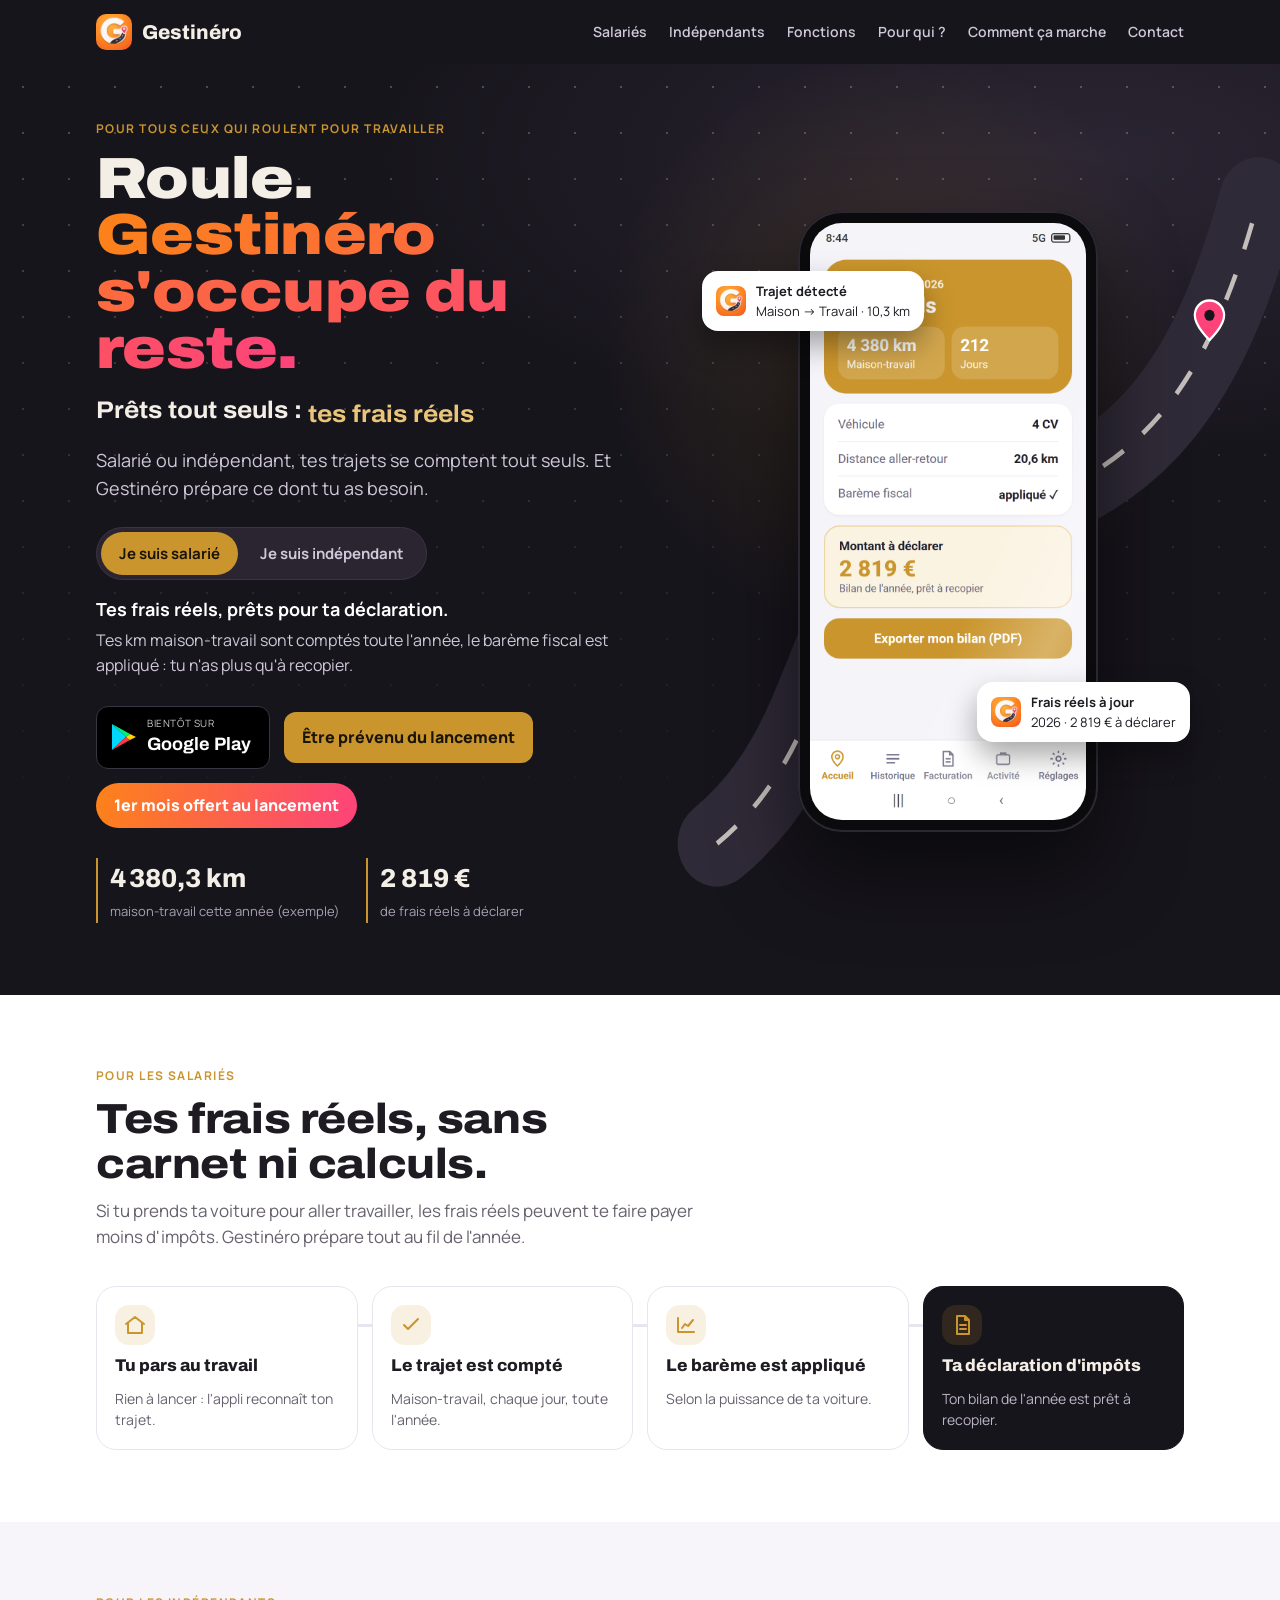
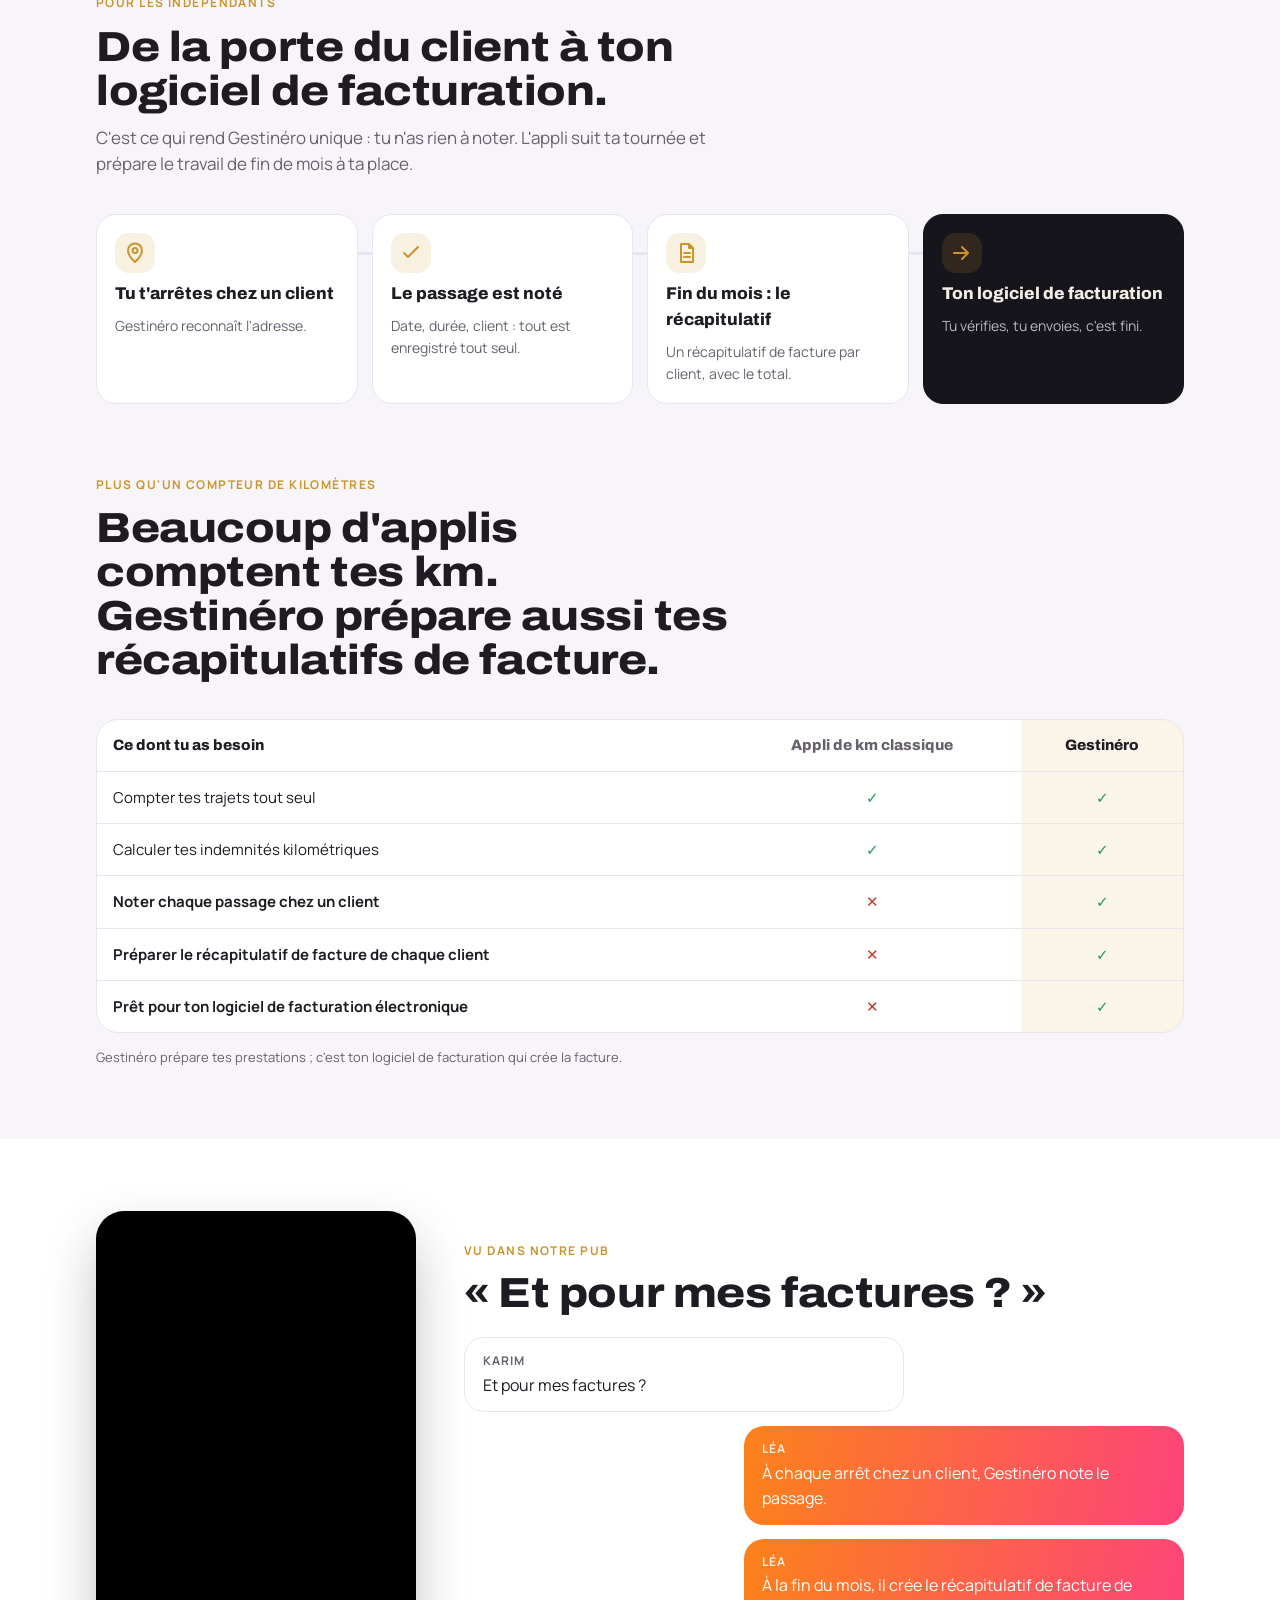
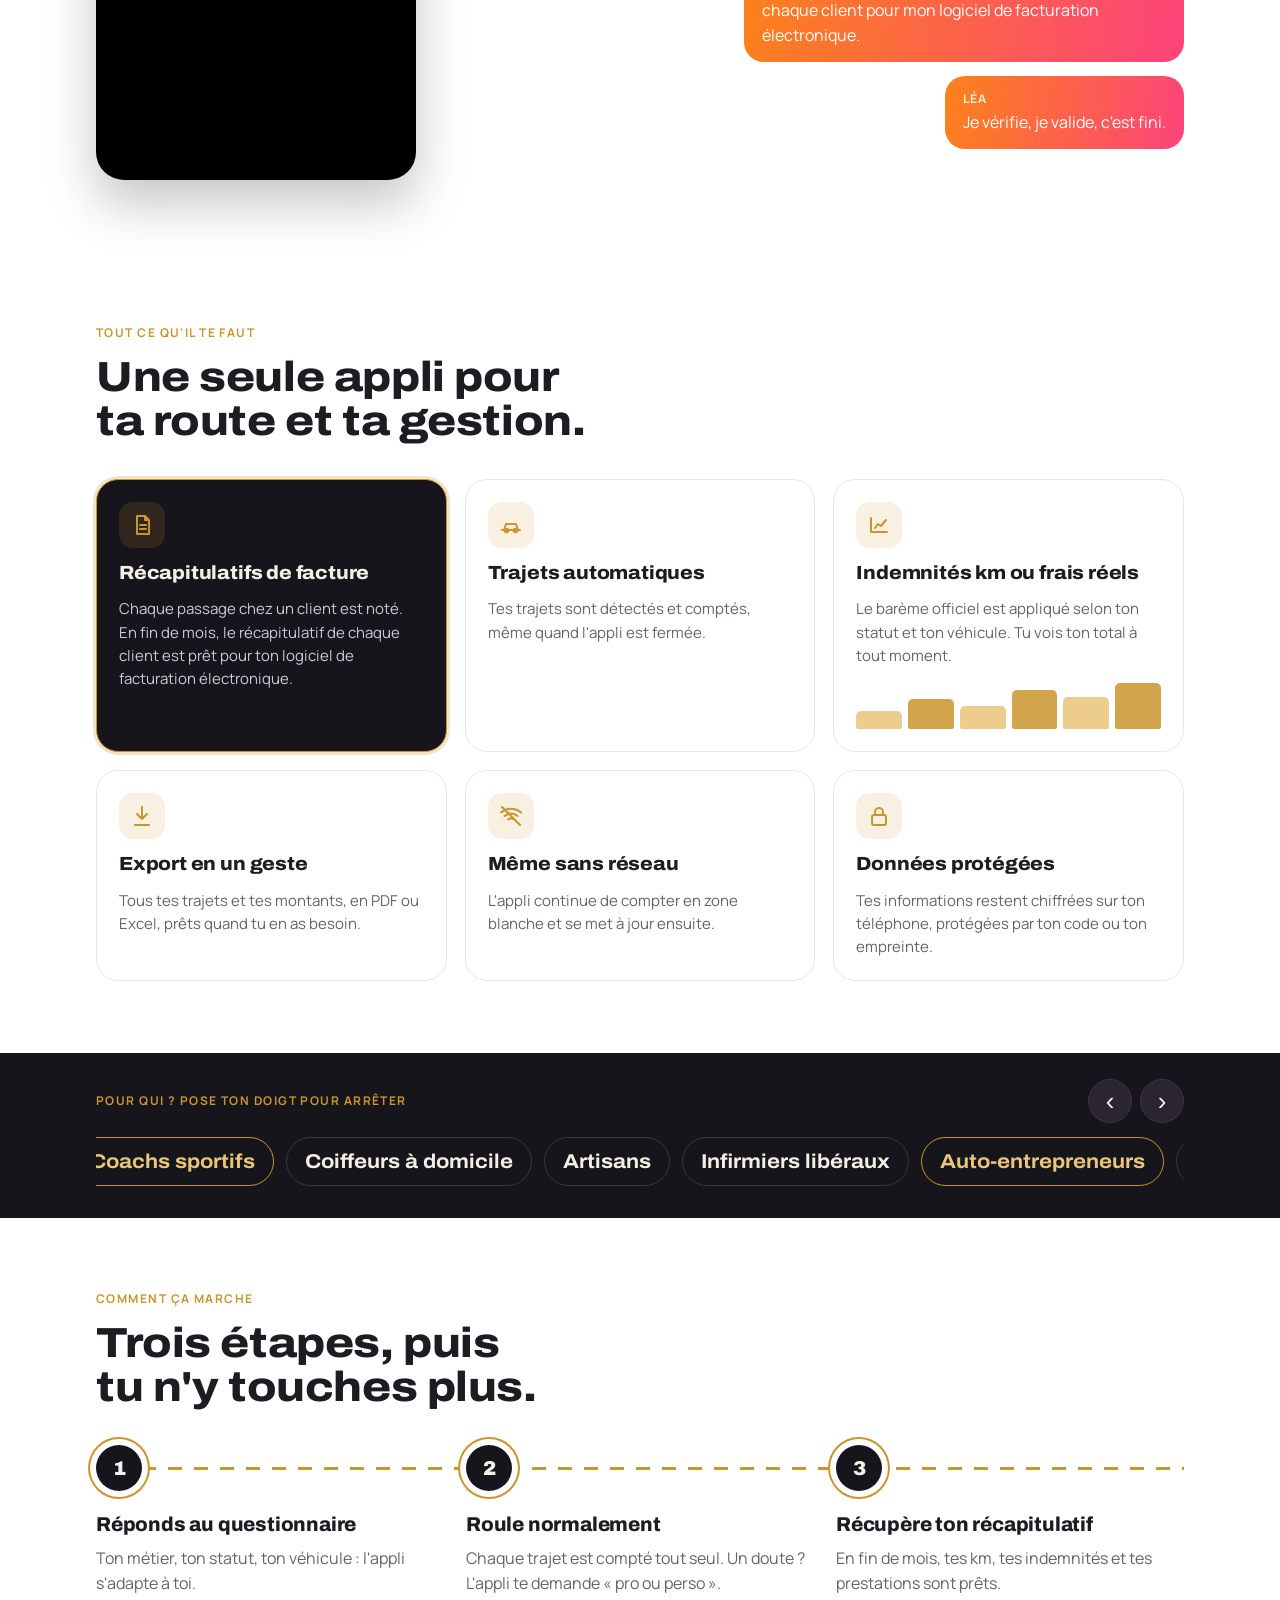
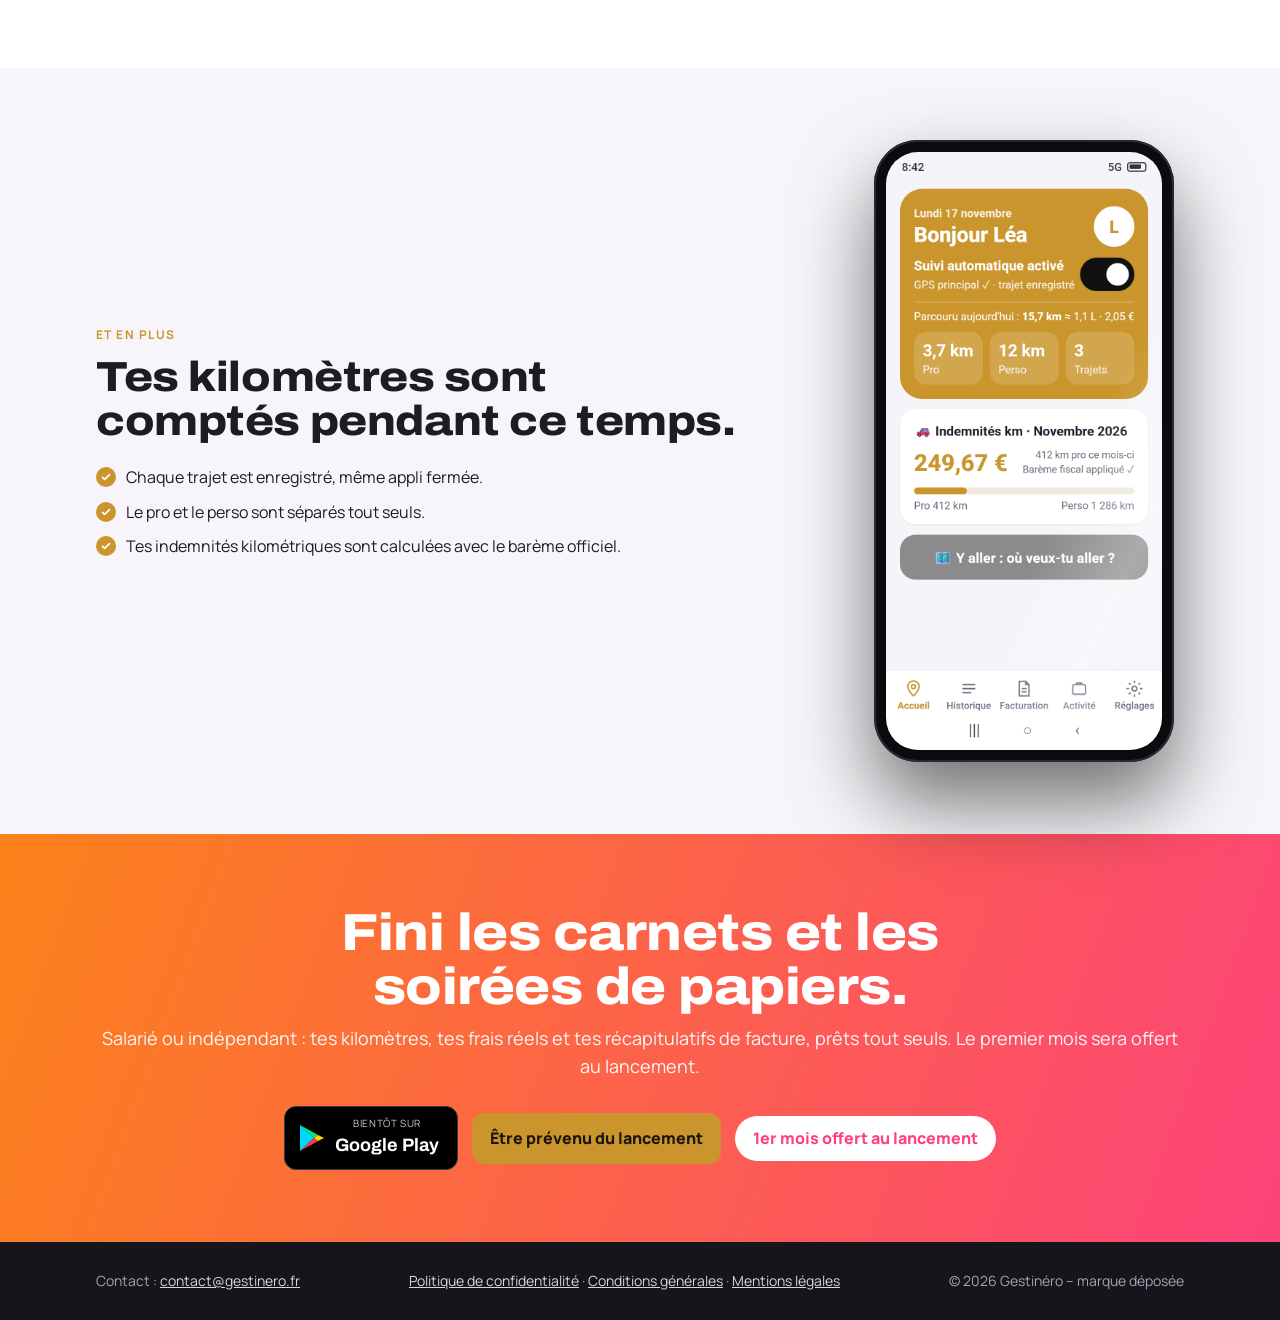
==== commit dba7cc22: "Nouveau logo Gestinéro (page d'accueil et icônes)" ====
--- a/index.html
+++ b/index.html
@@ -269,7 +269,7 @@
 
 <header>
   <div class="enveloppe">
-    <a class="marque" href="#haut"><img src="[data-uri]" alt="">Gestinéro</a>
+    <a class="marque" href="#haut"><img src="[data-uri]" alt="">Gestinéro</a>
     <nav><a href="#salaries">Salariés</a><a href="#recap">Indépendants</a><a href="#fonctions">Fonctions</a><a href="#metiers">Pour qui ?</a><a href="#etapes">Comment ça marche</a><a href="#contact">Contact</a></nav>
   </div>
 </header>
@@ -312,8 +312,8 @@
         <g id="voiture"><g transform="translate(-20 -11)"><rect x="2" y="3" width="36" height="16" rx="7" fill="#ca952c"/><rect x="11" y="5" width="13" height="12" rx="3" fill="#17151c" opacity=".55"/><rect x="27" y="6" width="5" height="10" rx="2" fill="#fff" opacity=".7"/><circle cx="38" cy="6" r="2" fill="#fff6d8"/><circle cx="38" cy="16" r="2" fill="#fff6d8"/></g></g>
       </svg>
       <div class="inclinaison" id="inclinaison"><div class="telephone"><img id="ecran-salarie" src="[data-uri]" alt="Écran Frais réels de Gestinéro : 4 380 km maison-travail, 2 819 € à déclarer"><img id="ecran-independant" src="[data-uri]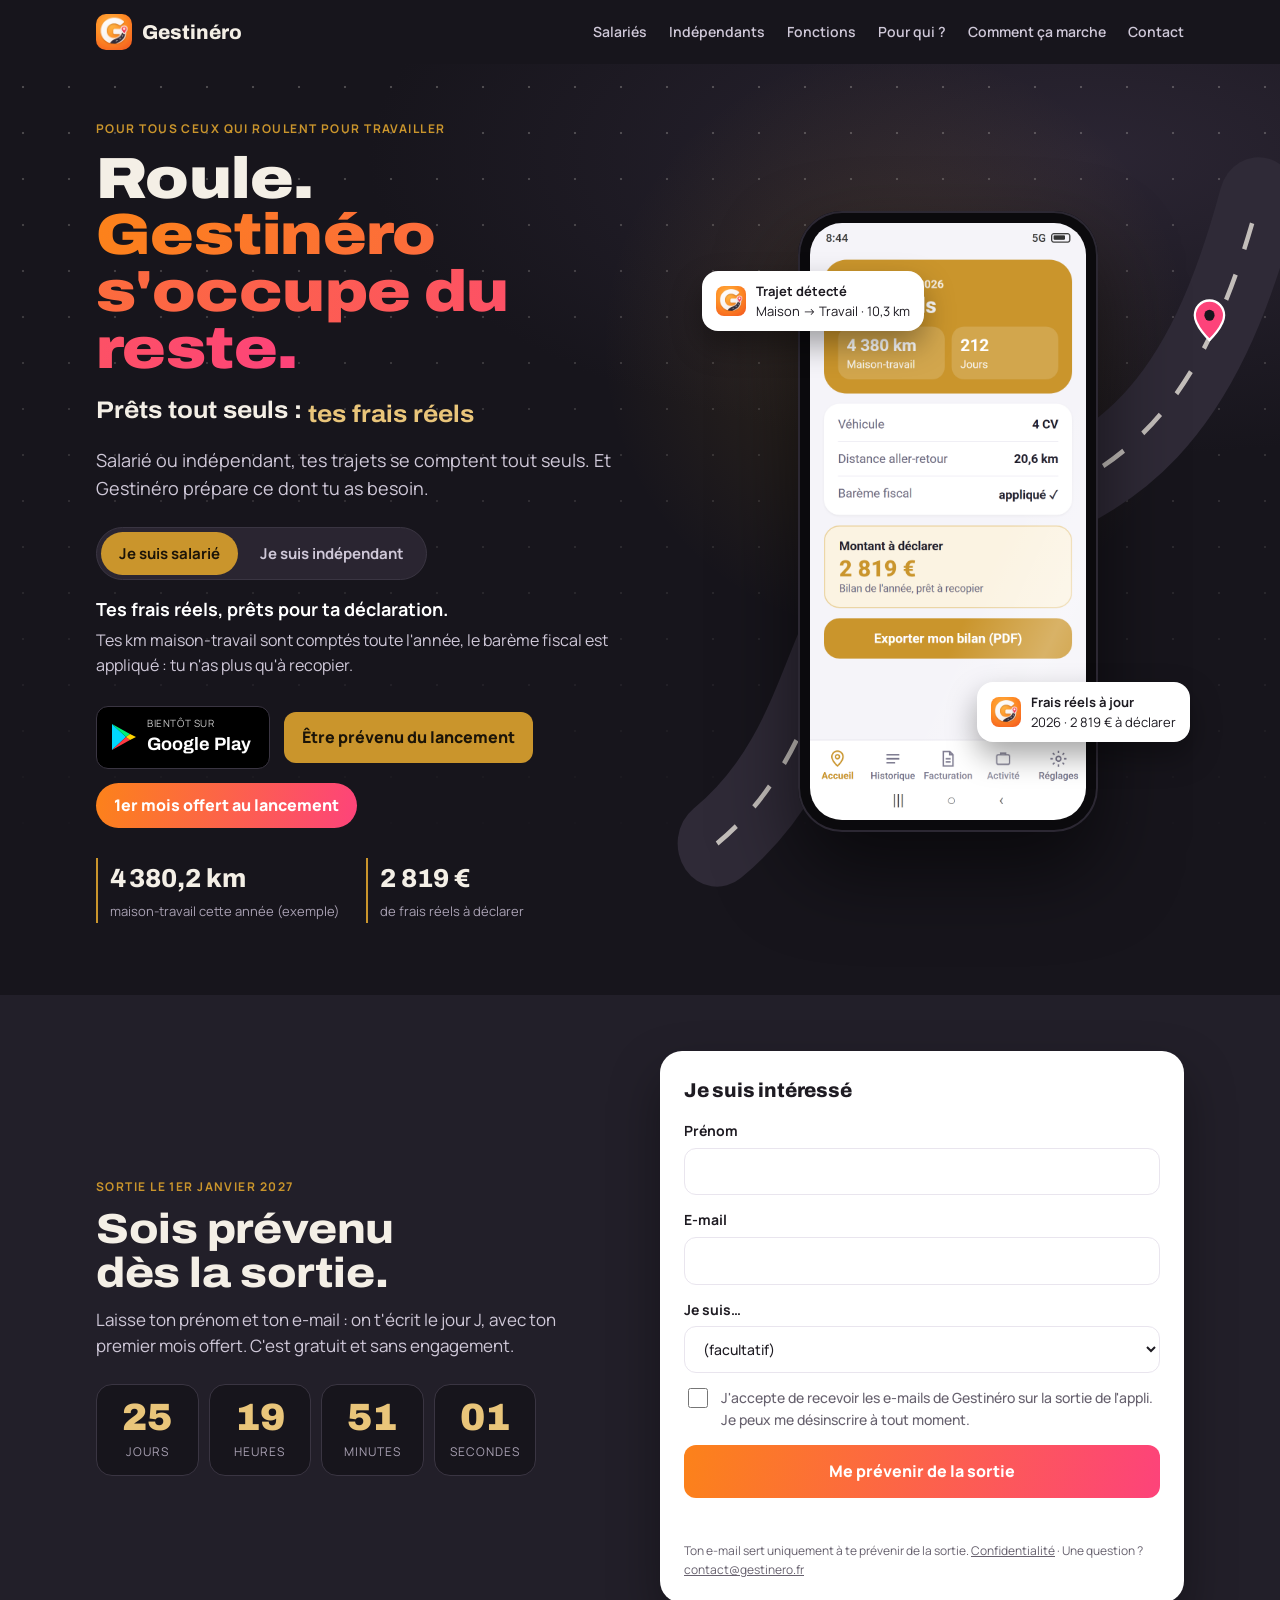
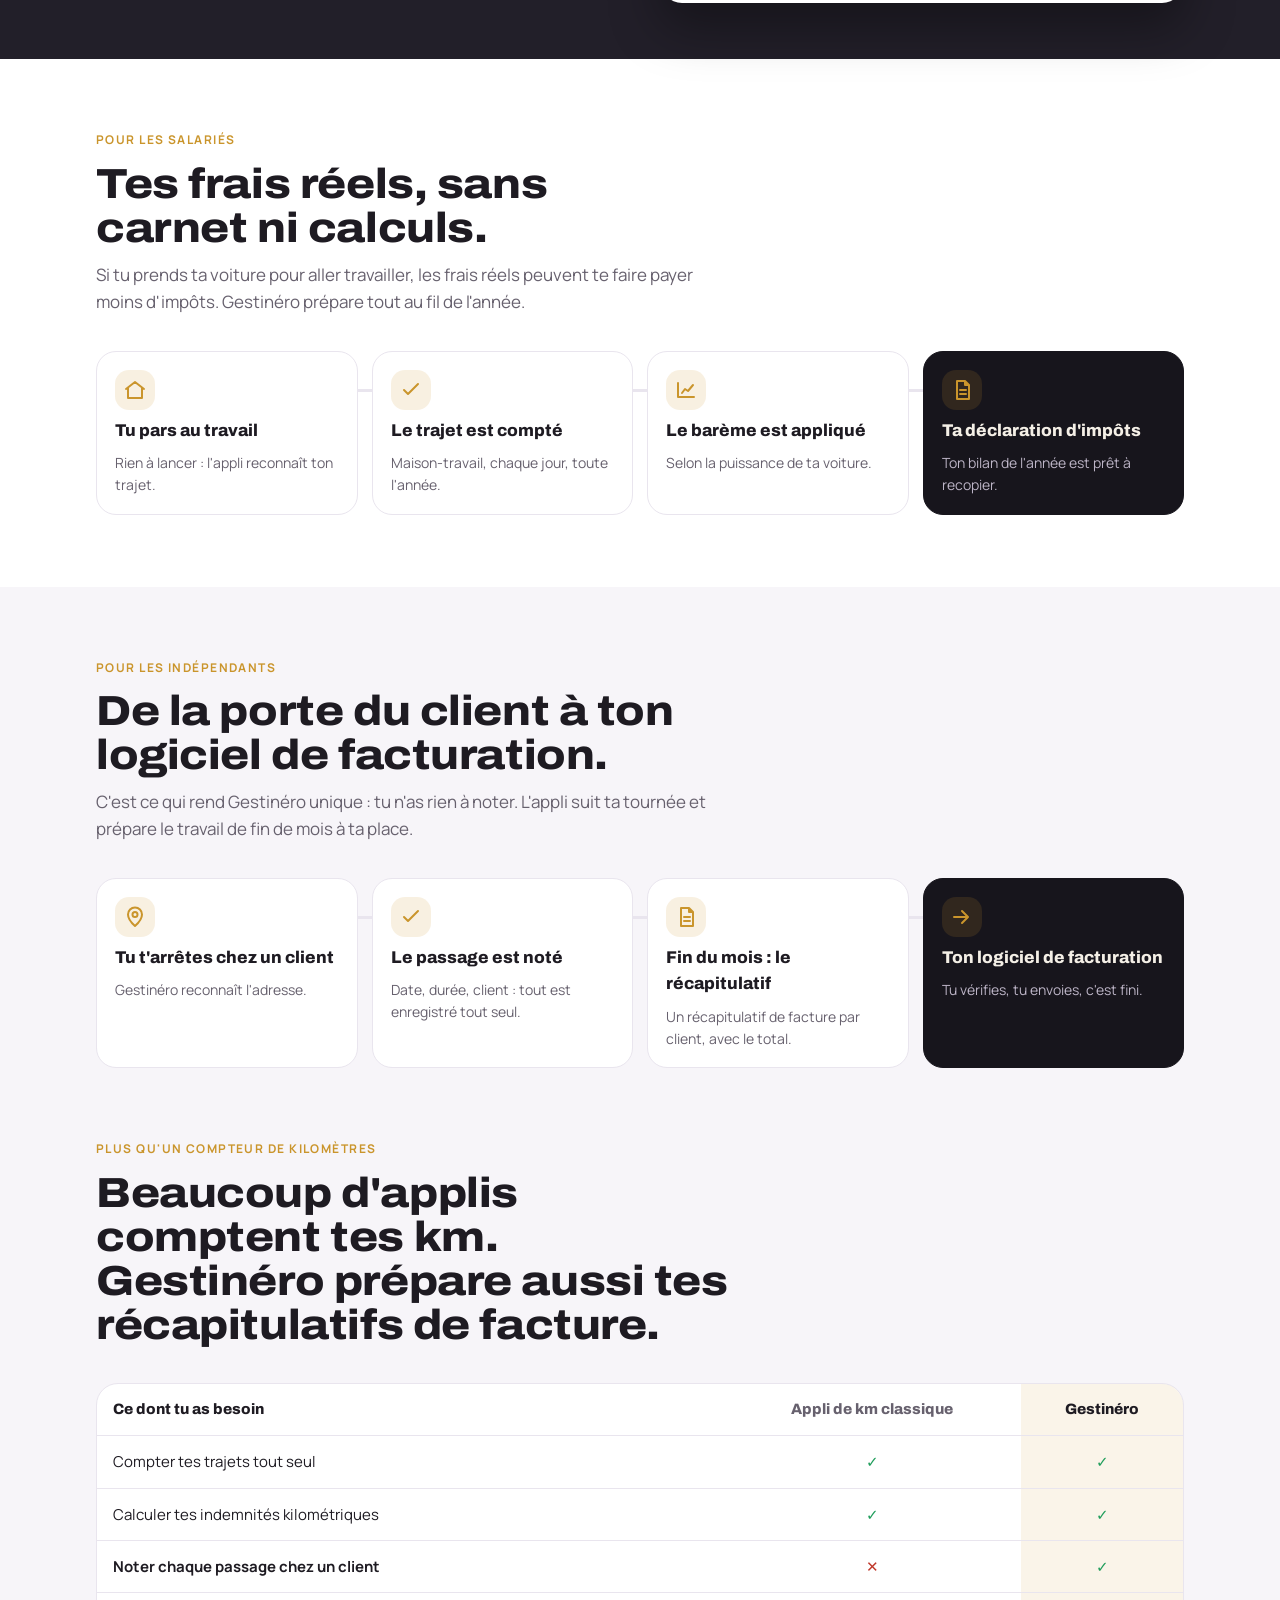
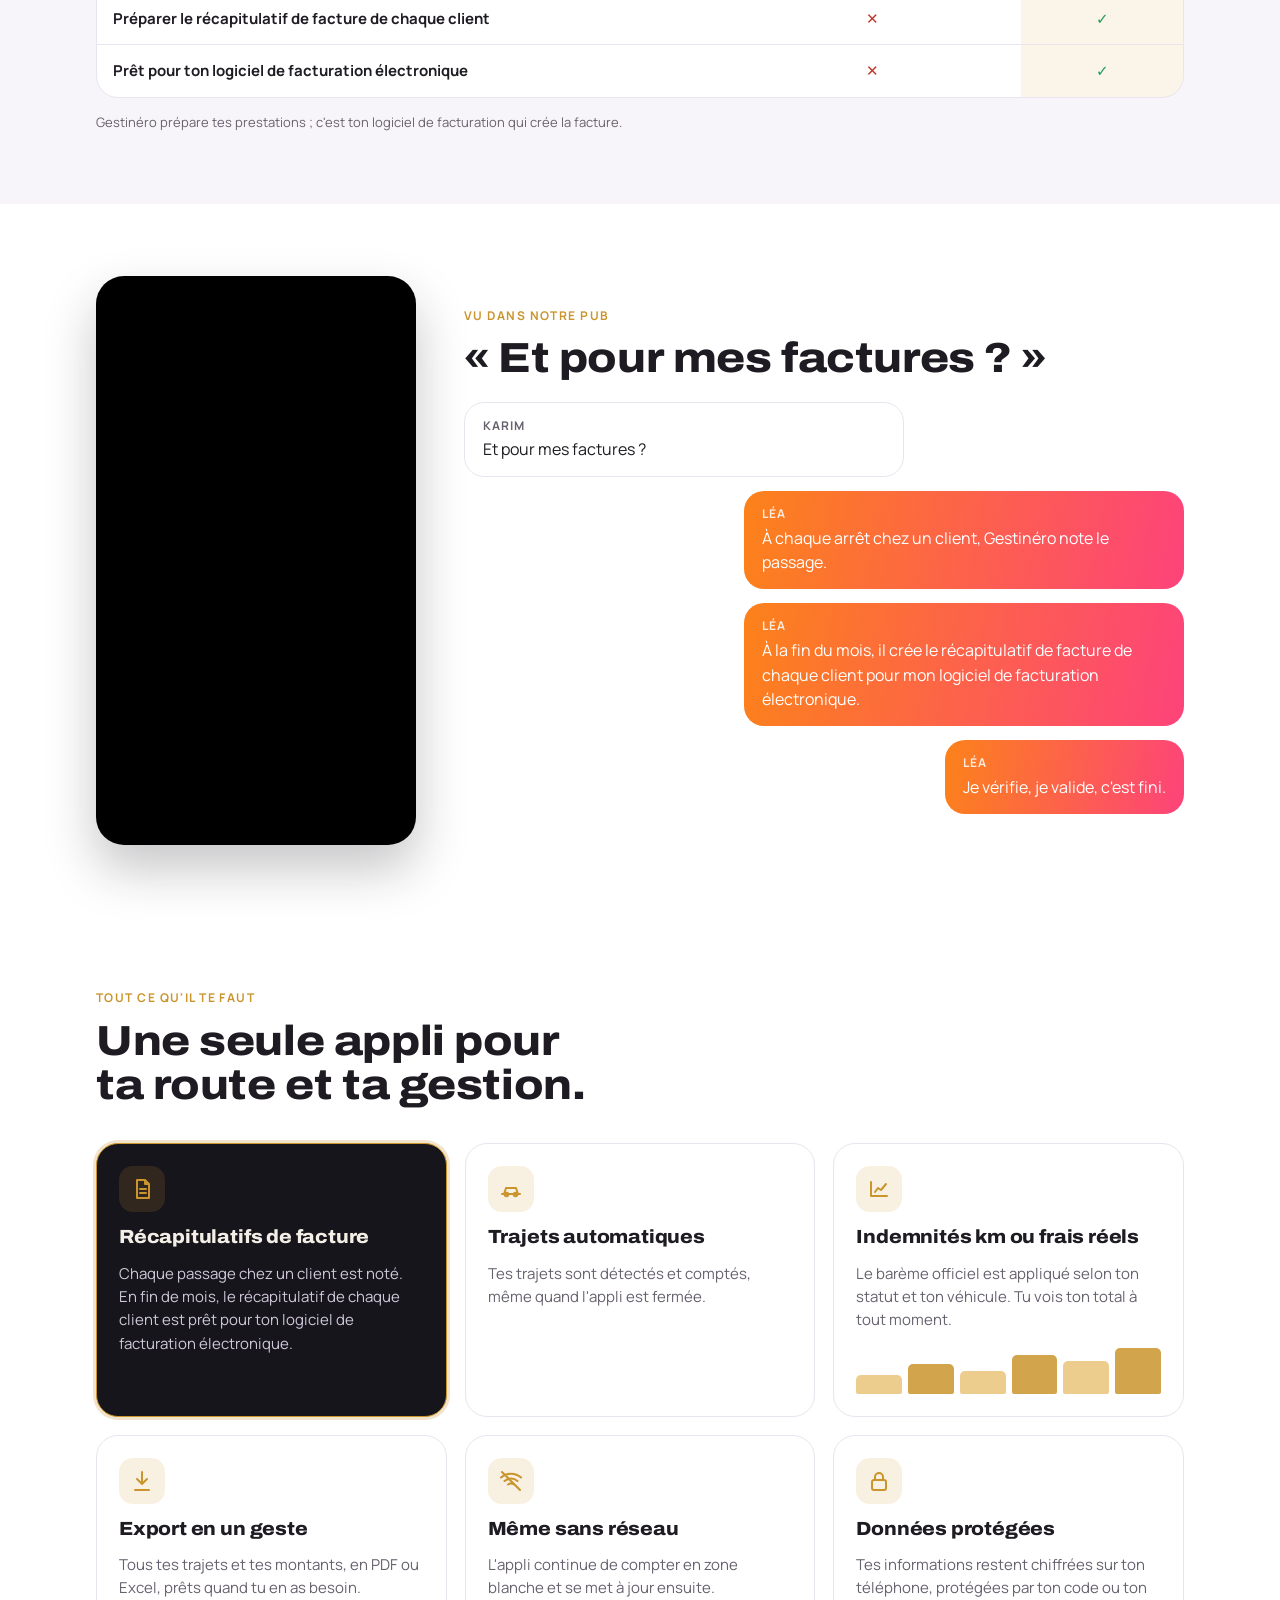
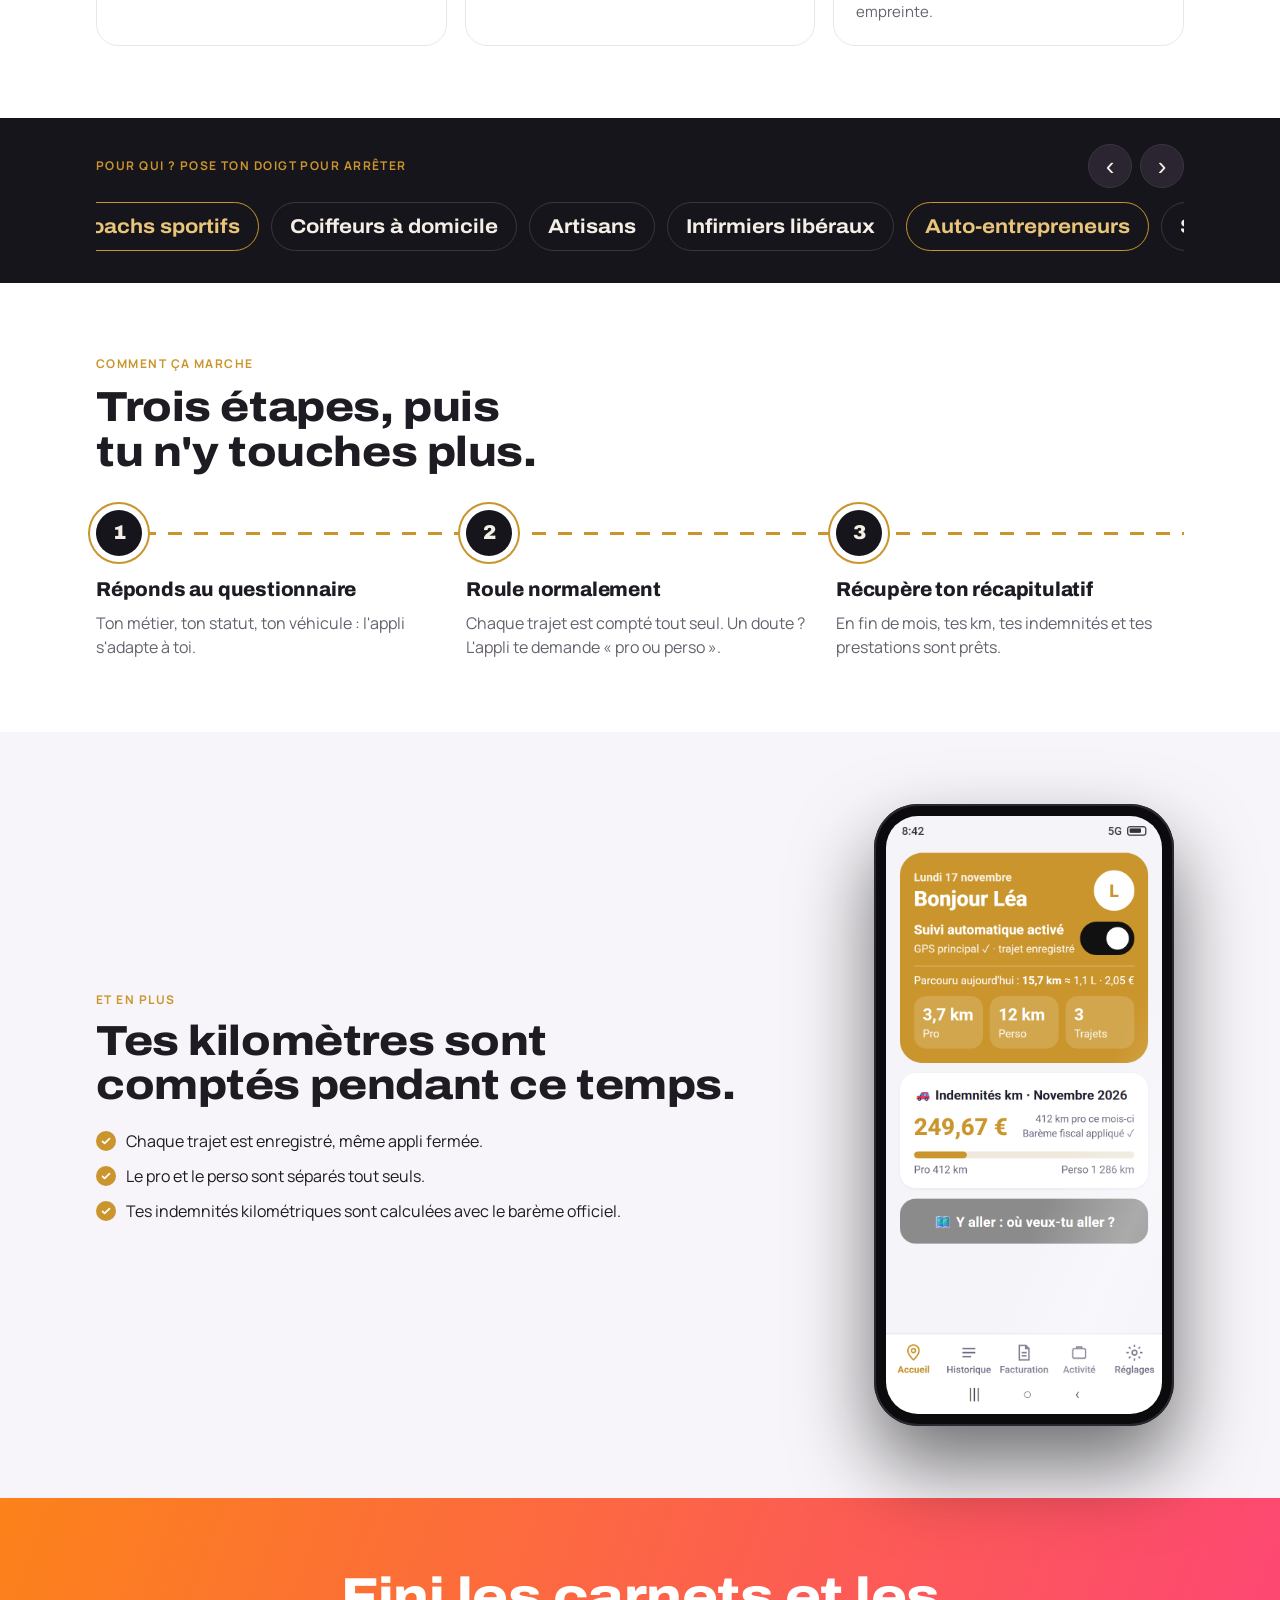
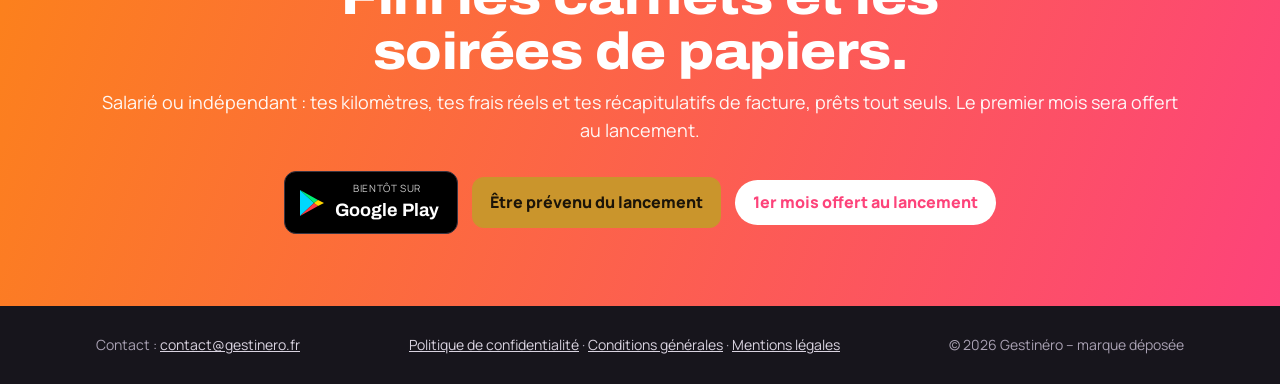
==== commit ab8bd8b2: "Pré-inscription : compte à rebours jusqu'au 1er janvier 2027 + formulaire (Supabase)" ====
--- a/index.html
+++ b/index.html
@@ -259,6 +259,33 @@
 footer .enveloppe { display: flex; flex-wrap: wrap; gap: 14px 28px; justify-content: space-between; padding-block: 28px; }
 footer a { color: #d9d3e0; }
 
+/* ---------- pré-inscription : compte à rebours jusqu'au 1er janvier 2027 + formulaire ---------- */
+.preinscription { background: var(--asphalte-2); color: var(--marquage); padding-block: 56px; }
+.preinscription .enveloppe { display: grid; grid-template-columns: 1fr 1fr; gap: 40px; align-items: center; }
+.preinscription .enveloppe > * { min-width: 0; }
+@media (max-width: 860px) { .preinscription .enveloppe { grid-template-columns: 1fr; gap: 28px; } }
+.preinscription h2 { margin-top: 10px; }
+.preinscription .chapo { color: #cfc8d8; margin-top: 12px; font-size: 17px; max-width: 30em; }
+.rebours { display: grid; grid-template-columns: repeat(4, minmax(0, 1fr)); gap: 10px; margin-top: 24px; max-width: 440px; }
+.rebours div { background: var(--asphalte); border: 1px solid #3a3542; border-radius: 16px; padding: 12px 6px; text-align: center; }
+.rebours b { display: block; font-family: var(--f-titre); font-size: clamp(26px, 4vw, 38px); font-weight: 900; font-variant-numeric: tabular-nums; color: var(--or-clair); line-height: 1.1; }
+.rebours span { font-size: 12px; letter-spacing: .08em; text-transform: uppercase; color: #a9a1b3; }
+.interesses { margin-top: 18px; font-size: 15px; color: #cfc8d8; }
+.interesses b { color: #fff; font-family: var(--f-titre); font-size: 20px; }
+.form-pre { background: var(--carte); color: var(--encre); border-radius: 22px; padding: 24px; display: grid; gap: 14px; box-shadow: 0 24px 50px rgba(0,0,0,.35); }
+.form-pre h3 { font-size: 20px; font-weight: 800; }
+.form-pre label { display: grid; gap: 6px; font-weight: 700; font-size: 14px; }
+.form-pre input[type=text], .form-pre input[type=email], .form-pre select { font: inherit; font-weight: 500; padding: 12px 14px; border-radius: 12px; border: 1px solid var(--trait); background: var(--fond); color: var(--encre); width: 100%; }
+.form-pre input:focus-visible, .form-pre select:focus-visible, .form-pre button:focus-visible { outline: 2px solid var(--or); outline-offset: 2px; }
+.form-pre label.case { display: flex; gap: 10px; align-items: flex-start; font-weight: 500; font-size: 14px; color: var(--doux); }
+.form-pre .case input { width: 20px; height: 20px; margin-top: 1px; flex: none; accent-color: var(--or); }
+.form-pre button { font: inherit; font-weight: 800; font-size: 16px; border: 0; border-radius: 12px; padding: 14px; cursor: pointer; color: #fff; background: linear-gradient(100deg, var(--aube-1), var(--aube-2)); }
+.form-pre button[disabled] { opacity: .6; cursor: wait; }
+.form-pre .message { font-size: 14px; font-weight: 700; min-height: 1.2em; }
+.form-pre .message.ok { color: #1f9d5b; }
+.form-pre .message.erreur { color: #c0392b; }
+.form-pre .petit { font-size: 12px; color: var(--doux); }
+.form-pre .petit a { color: inherit; }
 @media (prefers-reduced-motion: reduce) { *, *::before, *::after { animation: none !important; transition: none !important; } }
 </style>
 
@@ -289,7 +316,7 @@
       <div class="profil-texte" id="texte-independant" hidden><b>Tes récapitulatifs de facture, prêts tout seuls.</b> Chaque passage chez un client est noté. En fin de mois, le récapitulatif de chaque client est prêt pour ton logiciel de facturation électronique.</div>
       <div class="actions">
         <span class="gplay bientot" aria-label="Bientôt sur Google Play"><svg width="26" height="28" viewBox="0 0 26 28" aria-hidden="true"><path d="M1 1l14 13L1 27z" fill="#00d7fe"/><path d="M1 1l18 10-4 3z" fill="#00f076"/><path d="M1 27l18-10-4-3z" fill="#ff3a44"/><path d="M19 11l6 3-6 3-4-3z" fill="#ffd400"/></svg><span><small>Bientôt sur</small><b>Google Play</b></span></span>
-        <a class="prevenir" href="mailto:contact@gestinero.fr?subject=Gestin%C3%A9ro%20%E2%80%93%20pr%C3%A9venez-moi%20du%20lancement">Être prévenu du lancement</a>
+        <a class="prevenir" href="#preinscription">Être prévenu du lancement</a>
         <button type="button" class="offert" data-confettis>1er mois offert au lancement</button>
       </div>
       <div class="compteur" id="compteur-salarie" aria-label="Exemple pour un salarié">
@@ -318,6 +345,33 @@
   </div>
 </div>
 
+<section class="preinscription" id="preinscription">
+  <div class="enveloppe">
+    <div>
+      <div class="etiquette">Sortie le 1er janvier 2027</div>
+      <h2>Sois prévenu dès la sortie.</h2>
+      <p class="chapo">Laisse ton prénom et ton e-mail : on t'écrit le jour J, avec ton premier mois offert. C'est gratuit et sans engagement.</p>
+      <div class="rebours" id="rebours" aria-label="Temps avant la sortie">
+        <div><b id="r-j">–</b><span>jours</span></div>
+        <div><b id="r-h">–</b><span>heures</span></div>
+        <div><b id="r-m">–</b><span>minutes</span></div>
+        <div><b id="r-s">–</b><span>secondes</span></div>
+      </div>
+      <p class="interesses" id="interesses" hidden><b id="nb-inscrits">0</b> personnes déjà intéressées</p>
+    </div>
+    <form class="form-pre" id="form-pre" novalidate>
+      <h3>Je suis intéressé</h3>
+      <label for="pre-prenom">Prénom<input type="text" id="pre-prenom" name="prenom" autocomplete="given-name" maxlength="60" required></label>
+      <label for="pre-email">E-mail<input type="email" id="pre-email" name="email" autocomplete="email" maxlength="200" required></label>
+      <label for="pre-profil">Je suis…<select id="pre-profil" name="profil"><option value="">(facultatif)</option><option value="salarie">Salarié</option><option value="auto">Auto-entrepreneur</option><option value="independant">Indépendant au réel</option><option value="autre">Autre</option></select></label>
+      <label class="case" for="pre-accord"><input type="checkbox" id="pre-accord" name="accord" required><span>J'accepte de recevoir les e-mails de Gestinéro sur la sortie de l'appli. Je peux me désinscrire à tout moment.</span></label>
+      <button type="submit" id="pre-envoyer">Me prévenir de la sortie</button>
+      <p class="message" id="pre-message" role="status"></p>
+      <p class="petit">Ton e-mail sert uniquement à te prévenir de la sortie. <a href="confidentialite.html">Confidentialité</a> · Une question ? <a href="mailto:contact@gestinero.fr">contact@gestinero.fr</a></p>
+    </form>
+  </div>
+</section>
+
 <section id="salaries">
   <div class="enveloppe">
     <div class="chapeau"><div class="etiquette">Pour les salariés</div><h2>Tes frais réels, sans carnet ni calculs.</h2><p>Si tu prends ta voiture pour aller travailler, les frais réels peuvent te faire payer moins d'impôts. Gestinéro prépare tout au fil de l'année.</p></div>
@@ -438,7 +492,7 @@
     <p>Salarié ou indépendant : tes kilomètres, tes frais réels et tes récapitulatifs de facture, prêts tout seuls. Le premier mois sera offert au lancement.</p>
     <div class="actions" style="margin-top:26px">
       <span class="gplay bientot" aria-label="Bientôt sur Google Play"><svg width="26" height="28" viewBox="0 0 26 28" aria-hidden="true"><path d="M1 1l14 13L1 27z" fill="#00d7fe"/><path d="M1 1l18 10-4 3z" fill="#00f076"/><path d="M1 27l18-10-4-3z" fill="#ff3a44"/><path d="M19 11l6 3-6 3-4-3z" fill="#ffd400"/></svg><span><small>Bientôt sur</small><b>Google Play</b></span></span>
-        <a class="prevenir" href="mailto:contact@gestinero.fr?subject=Gestin%C3%A9ro%20%E2%80%93%20pr%C3%A9venez-moi%20du%20lancement">Être prévenu du lancement</a>
+        <a class="prevenir" href="#preinscription">Être prévenu du lancement</a>
       <button type="button" class="offert" data-confettis>1er mois offert au lancement</button>
     </div>
   </div>
@@ -623,5 +677,50 @@
 })();
 </script>
 
+<script>
+(function () {
+  // --- pré-inscription (Supabase, projet gestinero-pc : la table est fermée, le site peut seulement ajouter et compter) ---
+  var URL = 'https://zcbhnmqykfxzlgxbubgi.supabase.co/rest/v1/rpc/', CLE = 'sb_publishable_4_D2HnqgFolxoI002UJ-BQ_4nQAj2HF';
+  var appel = function (f, corps) {
+    return fetch(URL + f, { method: 'POST', headers: { apikey: CLE, 'Content-Type': 'application/json' }, body: JSON.stringify(corps || {}) })
+      .then(function (r) { if (!r.ok) throw new Error('http ' + r.status); return r.json(); });
+  };
+  var montrerNb = function (n) {
+    n = parseInt(n, 10) || 0;
+    if (n < 3) return;   // le compteur s'affiche à partir de 3 inscrits
+    document.getElementById('nb-inscrits').textContent = n.toLocaleString('fr-FR');
+    document.getElementById('interesses').hidden = false;
+  };
+  appel('nb_preinscrits').then(montrerNb).catch(function () {});
+
+  var f = document.getElementById('form-pre'), msg = document.getElementById('pre-message'), bt = document.getElementById('pre-envoyer');
+  var dire = function (t, ok) { msg.textContent = t; msg.className = 'message ' + (ok ? 'ok' : 'erreur'); };
+  f.addEventListener('submit', function (e) {
+    e.preventDefault();
+    var prenom = f.prenom.value.trim(), email = f.email.value.trim();
+    if (!prenom) { dire('Écris ton prénom.'); f.prenom.focus(); return; }
+    if (!/^[^@\s]+@[^@\s]+\.[^@\s]+$/.test(email)) { dire('Cette adresse e-mail ne semble pas complète.'); f.email.focus(); return; }
+    if (!f.accord.checked) { dire('Coche la case pour accepter de recevoir l’e-mail de sortie.'); f.accord.focus(); return; }
+    bt.disabled = true; dire('Envoi…', true);
+    appel('preinscrire', { p_prenom: prenom, p_email: email, p_profil: f.profil.value, p_accord: true })
+      .then(function (n) { f.reset(); dire('C’est noté, ' + prenom + ' ! On te prévient dès la sortie.', true); montrerNb(n); })
+      .catch(function () { dire('L’envoi n’a pas marché. Réessaie dans un moment, ou écris à contact@gestinero.fr.'); })
+      .then(function () { bt.disabled = false; });
+  });
+
+  // --- compte à rebours jusqu'au 1er janvier 2027, minuit (heure de Paris) ---
+  var fin = Date.parse('2027-01-01T00:00:00+01:00');
+  var deux = function (n) { return (n < 10 ? '0' : '') + n; };
+  var el = { j: document.getElementById('r-j'), h: document.getElementById('r-h'), m: document.getElementById('r-m'), s: document.getElementById('r-s') };
+  var tic = function () {
+    var t = Math.max(0, Math.floor((fin - Date.now()) / 1000));
+    el.j.textContent = Math.floor(t / 86400); el.h.textContent = deux(Math.floor(t % 86400 / 3600));
+    el.m.textContent = deux(Math.floor(t % 3600 / 60)); el.s.textContent = deux(t % 60);
+    if (t === 0) { document.querySelector('#preinscription .etiquette').textContent = 'Gestinéro est sorti !'; return; }
+    setTimeout(tic, 1000 - Date.now() % 1000);
+  };
+  tic();
+})();
+</script>
 </body>
 </html>
